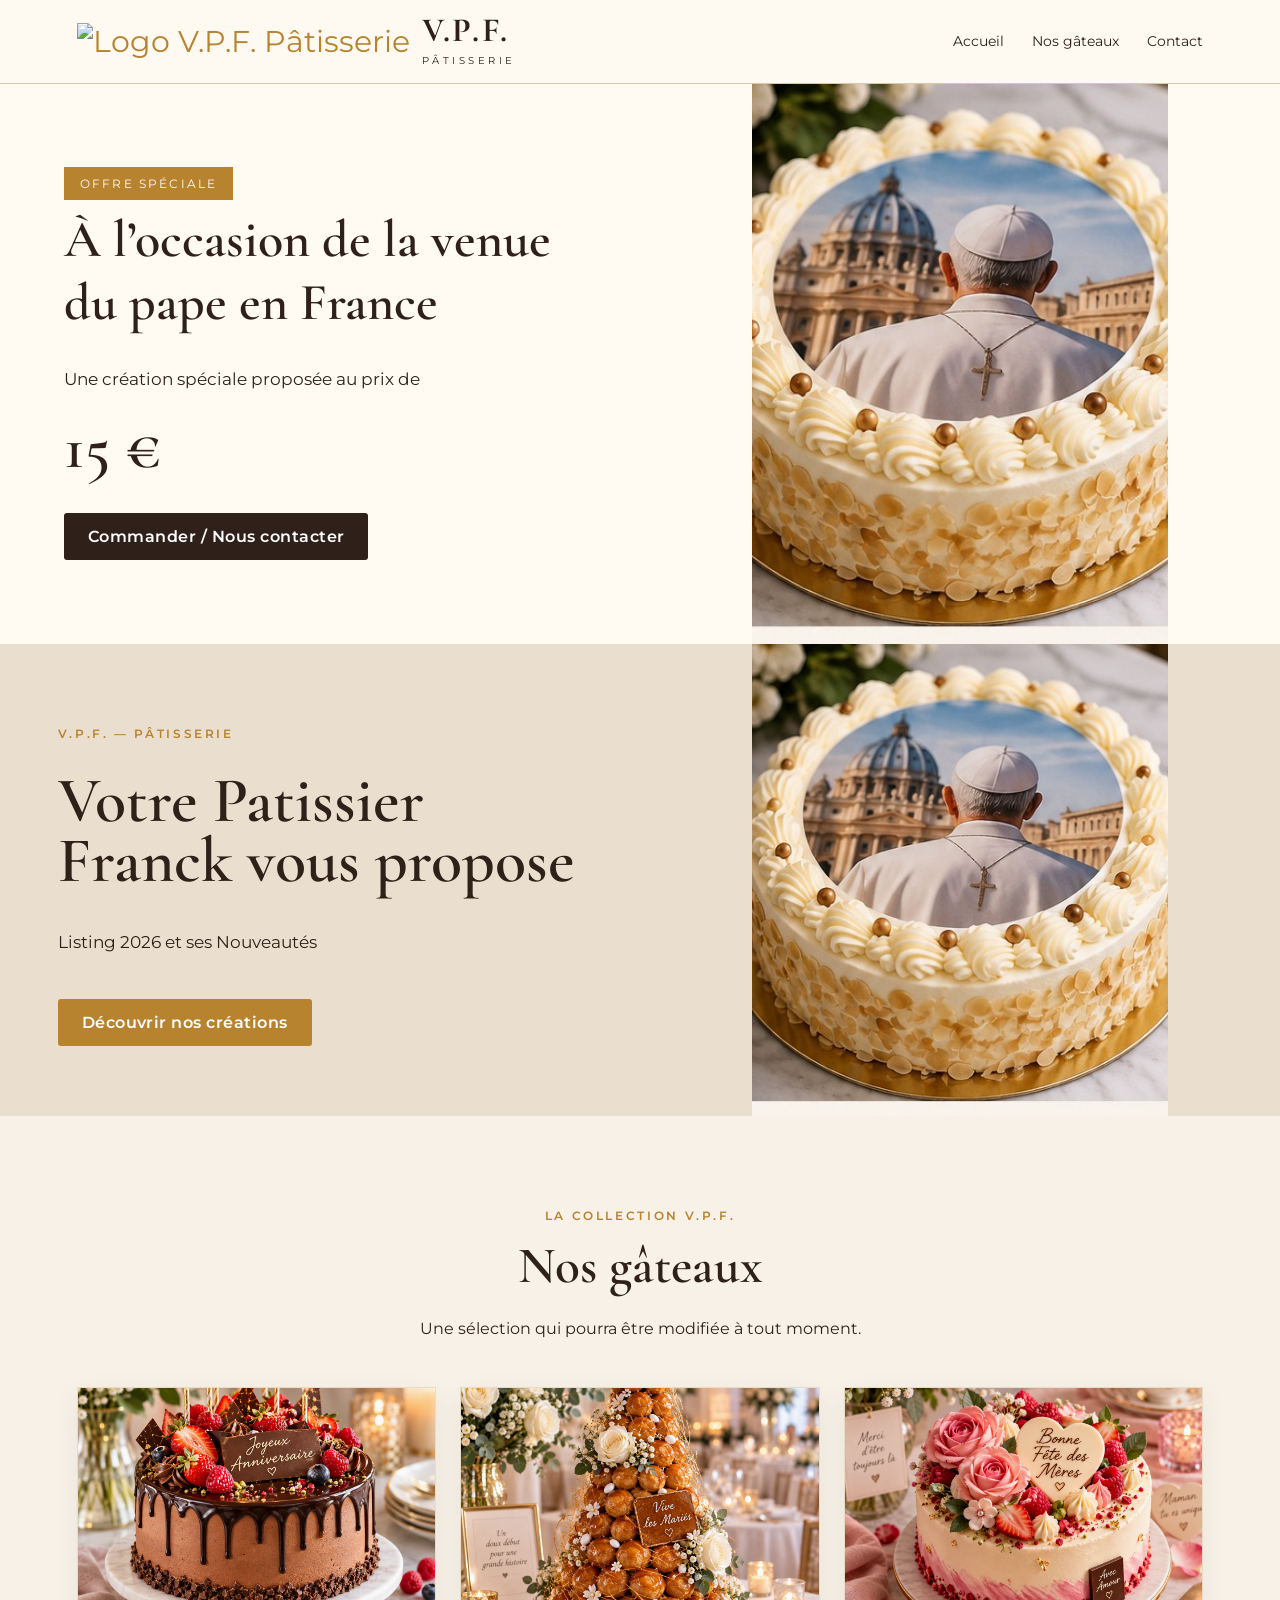
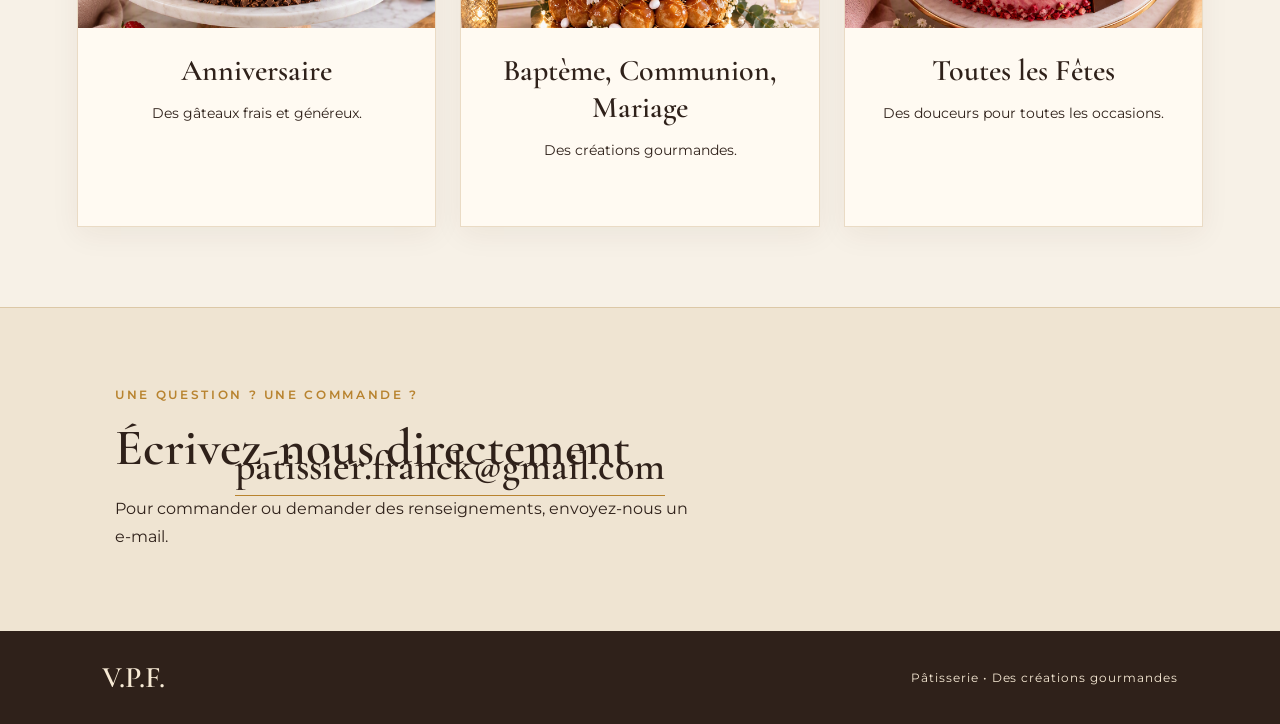
==== index.html @ ad402c98 "Add files via upload" ====
<!doctype html>
<html lang="fr">
<head>
  <meta charset="utf-8">
  <meta name="viewport" content="width=device-width, initial-scale=1">
  <meta name="description" content="V.P.F. Pâtisserie — créations gourmandes et offre spéciale.">
  <title>V.P.F. — Pâtisserie</title>
  <link rel="stylesheet" href="styles.css">
</head>
<body>
  <header class="site-header">
    <a class="brand" href="#accueil" aria-label="V.P.F. Pâtisserie">
      <span class="brand-mark">
	<img src="images/Logo_VPF.JPG" alt="Logo V.P.F. Pâtisserie">
      </span>
      <span><strong>V.P.F.</strong><small>PÂTISSERIE</small></span>
    </a>
    <nav>
      <a href="#accueil">Accueil</a>
      <a href="#gateaux">Nos gâteaux</a>
      <a href="#contact">Contact</a>
    </nav>
  </header>

  <main>
    <section id="accueil" class="hero">
      <div class="special-copy">
        <span class="label">OFFRE SPÉCIALE</span>
        <h2>À l’occasion de la venue du pape en France</h2>
        <p>Une création spéciale proposée au prix de</p>
        <div class="price">15 €</div>
        <a class="button button-dark" href="mailto:patissier.franck@gmail.com?subject=Commande%20V.P.F.%20-%20Offre%20spéciale">Commander / Nous contacter</a>
      </div>
      <div class="special-photo">
        <img src="assets/offre-speciale.jpg" alt="Gâteau de l’offre spéciale V.P.F.">
      </div>
    </section>

    <section class="special">
      <div class="hero-copy">
        <p class="eyebrow">V.P.F. — Pâtisserie</p>
        <h1>Votre Patissier Franck vous propose</h1>
        <p class="intro">Listing 2026 et ses Nouveautés</p>
        <a class="button" href="#contact">Découvrir nos créations</a>
      </div>
      <div class="hero-image">
        <img src="assets/offre-speciale.jpg" alt="Création pâtissière V.P.F.">
      </div>
    </section>

    <section id="gateaux" class="products-section">
      <div class="section-heading">
        <p class="eyebrow">La collection V.P.F.</p>
        <h2>Nos gâteaux</h2>
        <p>Une sélection qui pourra être modifiée à tout moment.</p>
      </div>
      <div id="products" class="products-grid"></div>
    </section>

    <section id="contact" class="contact">
      <div>
        <p class="eyebrow">Une question ? Une commande ?</p>
        <h2>Écrivez-nous directement</h2>
        <p>Pour commander ou demander des renseignements, envoyez-nous un e-mail.</p>
      </div>
      <a class="email" href="mailto:patissier.franck@gmail.com">patissier.franck@gmail.com</a>
    </section>
  </main>

  <footer>
    <strong>V.P.F.</strong>
    <span>Pâtisserie • Des créations gourmandes</span>
  </footer>

  <script src="products.js"></script>
</body>
</html>
---- styles.css ----
@import url('https://fonts.googleapis.com/css2?family=Cormorant+Garamond:wght@500;600;700&family=Montserrat:wght@400;500;600&display=swap');

:root{
  --cream:#f7f1e7;
  --paper:#fffaf2;
  --brown:#2f211a;
  --gold:#b8832f;
  --gold-light:#d7ae63;
  --line:#dcc8a7;
}
*{box-sizing:border-box}
html{scroll-behavior:smooth}
body{margin:0;background:var(--cream);color:var(--brown);font-family:Montserrat,Arial,sans-serif}
a{color:inherit;text-decoration:none}
.site-header{position:sticky;top:0;z-index:10;display:flex;align-items:center;justify-content:space-between;padding:16px 6%;background:rgba(255,250,242,.96);border-bottom:1px solid var(--line);backdrop-filter:blur(8px)}
.brand{display:flex;align-items:center;gap:12px}
.brand-mark{font-size:30px;color:var(--gold)}
.brand strong{display:block;font:700 34px/0.9 "Cormorant Garamond",serif;letter-spacing:.08em}
.brand small{display:block;margin-top:7px;letter-spacing:.35em;font-size:10px}
nav{display:flex;gap:28px;font-size:14px}
nav a:hover{color:var(--gold)}
.hero{display:grid;grid-template-columns:1fr 1fr;min-height:560px;background:var(--paper)}
.hero-copy{display:flex;flex-direction:column;justify-content:center;padding:70px 9%}
.eyebrow{letter-spacing:.22em;text-transform:uppercase;color:var(--gold);font-size:12px;font-weight:600}
h1,h2{font-family:"Cormorant Garamond",serif;font-weight:600}
h1{font-size:clamp(48px,5vw,78px);line-height:.95;margin:18px 0}
h2{font-size:clamp(38px,4vw,58px);margin:8px 0 18px}
.intro{font-size:17px;line-height:1.8;max-width:520px}
.hero-image img,.special-photo img{width:65%;height:100%;object-fit:cover;display:block;margin:auto}
.button{display:inline-block;margin-top:24px;padding:14px 24px;background:var(--gold);color:white;border-radius:3px;font-weight:600;letter-spacing:.03em;align-self:flex-start}
.button:hover{filter:brightness(.94)}
.special{display:grid;grid-template-columns:1fr 1fr;background:#eadfcf}
.special-copy{padding:70px 10%;display:flex;flex-direction:column;justify-content:center}
.label{display:inline-block;align-self:flex-start;padding:9px 16px;background:var(--gold);color:white;font-size:12px;letter-spacing:.18em}
.special-copy h2{font-size:52px}
.special-copy p{font-size:17px}
.price{font:600 62px "Cormorant Garamond",serif;margin:4px 0}
.button-dark{background:var(--brown)}
.products-section{padding:80px 6%}
.section-heading{text-align:center;max-width:680px;margin:0 auto 45px}
.section-heading p:last-child{line-height:1.7}
.products-grid{display:grid;grid-template-columns:repeat(3,1fr);gap:24px}
.card{background:var(--paper);border:1px solid #eadbc5;box-shadow:0 8px 28px rgba(60,35,15,.06)}
.card img{width:100%;height:240px;object-fit:cover;display:block}
.card-body{padding:24px;text-align:center}
.card h3{font:600 30px "Cormorant Garamond",serif;margin:0 0 8px}
.card p{min-height:48px;line-height:1.55;font-size:14px}
.card .card-price{font:600 25px "Cormorant Garamond",serif;color:var(--gold)}
.contact{display:flex;align-items:center;justify-content:space-between;gap:30px;padding:65px 9%;background:#efe4d2;border-top:1px solid var(--line)}
.contact h2{margin-bottom:5px}
.contact p{line-height:1.7}
.email{font:600 40px "Cormorant Garamond",serif;border-bottom:1px solid var(--gold);padding-bottom:5px;position:relative;left:-500px}
footer{display:flex;justify-content:space-between;padding:28px 8%;background:var(--brown);color:#f7ead5}
footer strong{font:600 30px "Cormorant Garamond",serif}
footer span{align-self:center;font-size:12px;letter-spacing:.08em}
@media(max-width:800px){
  .site-header{padding:13px 5%}
  nav{gap:12px;font-size:11px}
  .brand strong{font-size:29px}
  .hero,.special{grid-template-columns:1fr}
  .hero-copy{padding:55px 8%}
  .hero-image{height:330px}
  .special-copy{padding:55px 8%}
  .special-copy h2{font-size:42px}
  .special-photo{height:200px}
  .products-section{padding:60px 5%}
  .products-grid{grid-template-columns:1fr}
  .card img{height:250px}
  .contact{padding:55px 8%;display:block}
  .email{display:inline-block;margin-top:15px}
  footer{display:block;text-align:center}
  footer span{display:block;margin-top:8px}
}
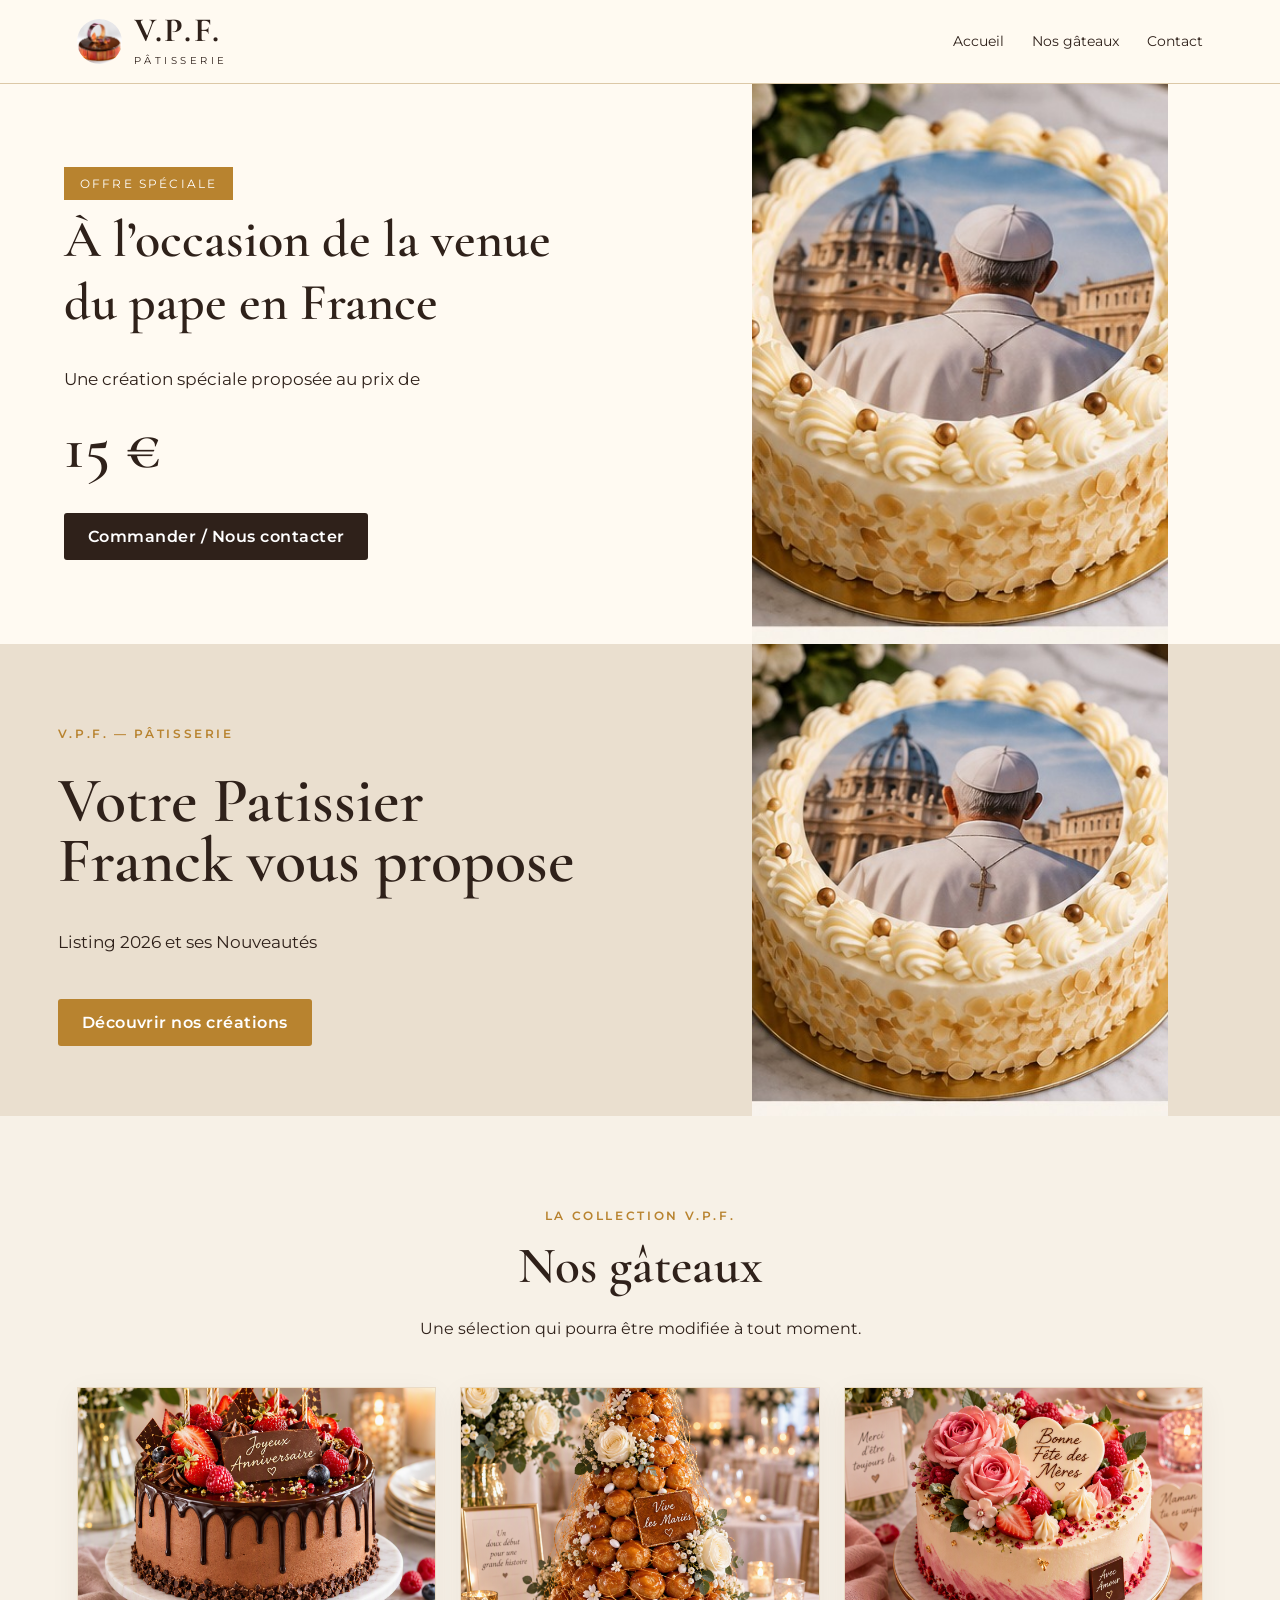
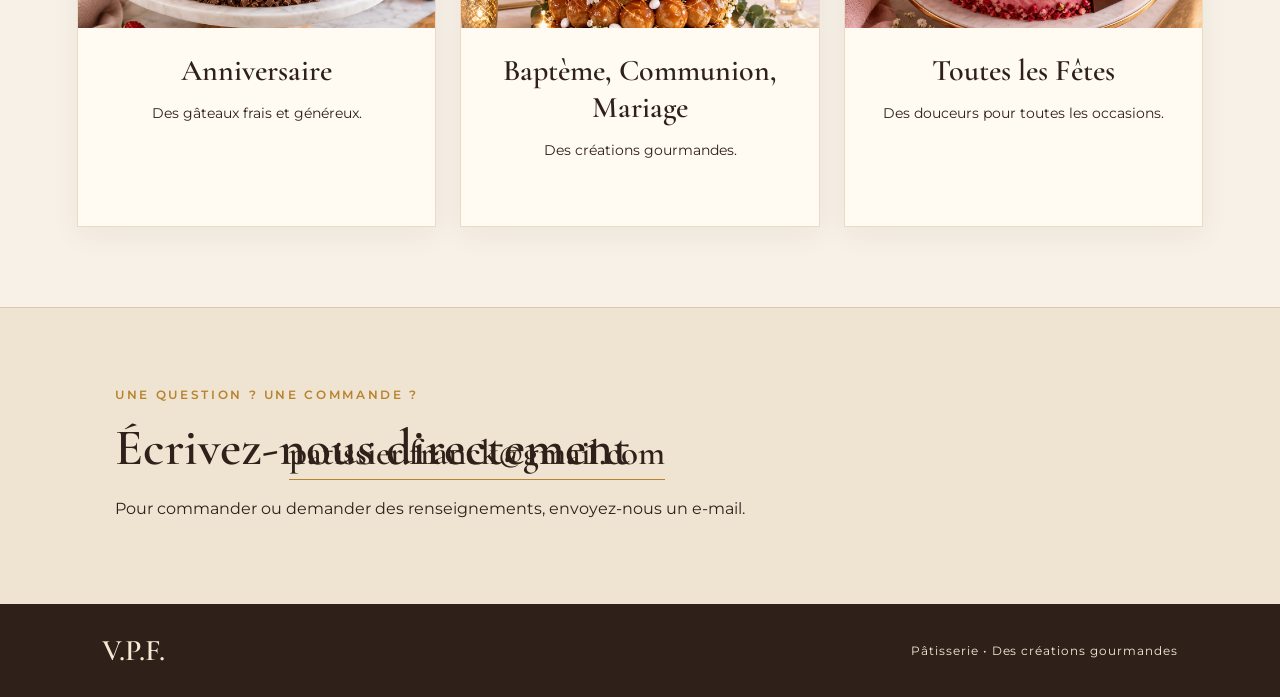
==== commit bae729b9: "Add files via upload" ====
--- a/index.html
+++ b/index.html
@@ -11,7 +11,7 @@
   <header class="site-header">
     <a class="brand" href="#accueil" aria-label="V.P.F. Pâtisserie">
       <span class="brand-mark">
-	<img src="images/Logo_VPF.JPG" alt="Logo V.P.F. Pâtisserie">
+	<img src="assets/Logo_VPF.JPG" alt="Logo V.P.F. Pâtisserie">
       </span>
       <span><strong>V.P.F.</strong><small>PÂTISSERIE</small></span>
     </a>
--- a/styles.css
+++ b/styles.css
@@ -14,7 +14,7 @@
 a{color:inherit;text-decoration:none}
 .site-header{position:sticky;top:0;z-index:10;display:flex;align-items:center;justify-content:space-between;padding:16px 6%;background:rgba(255,250,242,.96);border-bottom:1px solid var(--line);backdrop-filter:blur(8px)}
 .brand{display:flex;align-items:center;gap:12px}
-.brand-mark{font-size:30px;color:var(--gold)}
+.brand-mark img{width:45px;height:45px;object-fit:cover;border-radius:50%;display:block;}
 .brand strong{display:block;font:700 34px/0.9 "Cormorant Garamond",serif;letter-spacing:.08em}
 .brand small{display:block;margin-top:7px;letter-spacing:.35em;font-size:10px}
 nav{display:flex;gap:28px;font-size:14px}
@@ -49,7 +49,7 @@
 .contact{display:flex;align-items:center;justify-content:space-between;gap:30px;padding:65px 9%;background:#efe4d2;border-top:1px solid var(--line)}
 .contact h2{margin-bottom:5px}
 .contact p{line-height:1.7}
-.email{font:600 40px "Cormorant Garamond",serif;border-bottom:1px solid var(--gold);padding-bottom:5px;position:relative;left:-500px}
+.email{font:600 35px "Cormorant Garamond",serif;border-bottom:1px solid var(--gold);padding-bottom:5px;position:relative;left:-500px}
 footer{display:flex;justify-content:space-between;padding:28px 8%;background:var(--brown);color:#f7ead5}
 footer strong{font:600 30px "Cormorant Garamond",serif}
 footer span{align-self:center;font-size:12px;letter-spacing:.08em}
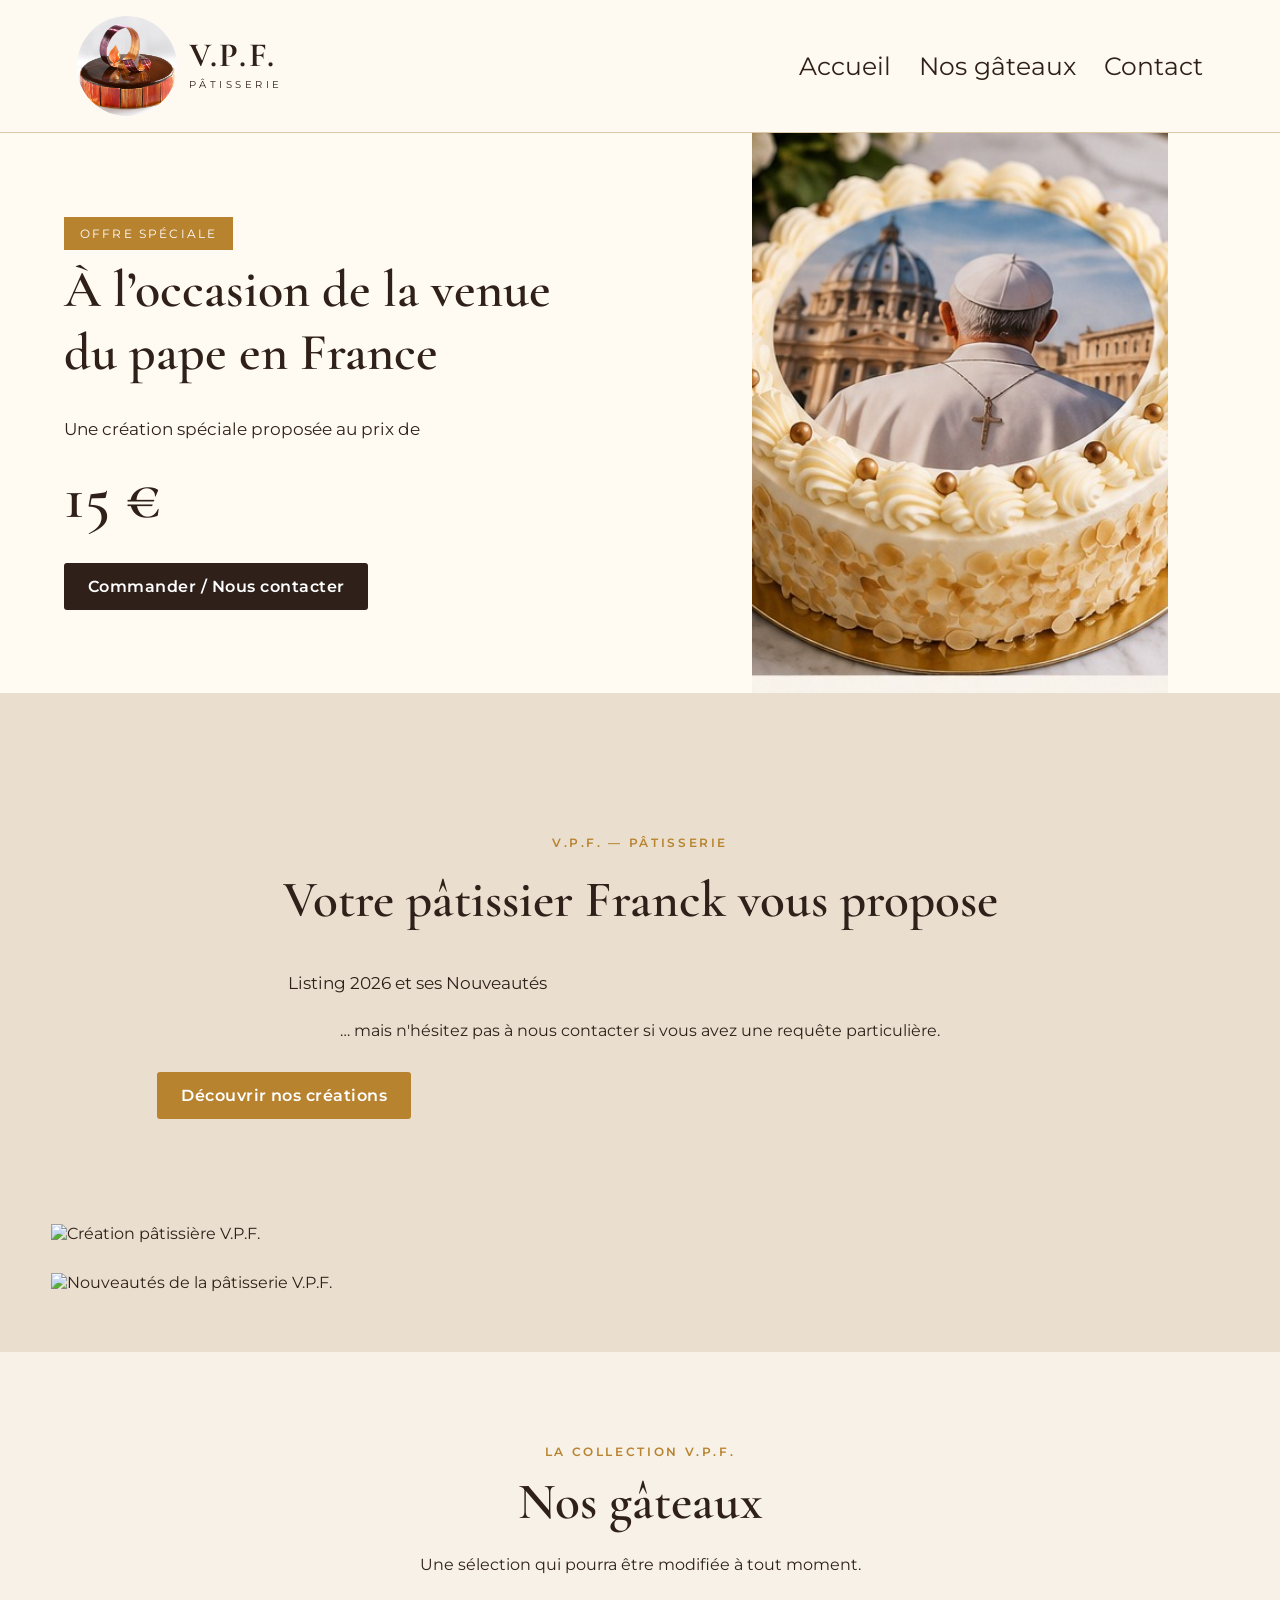
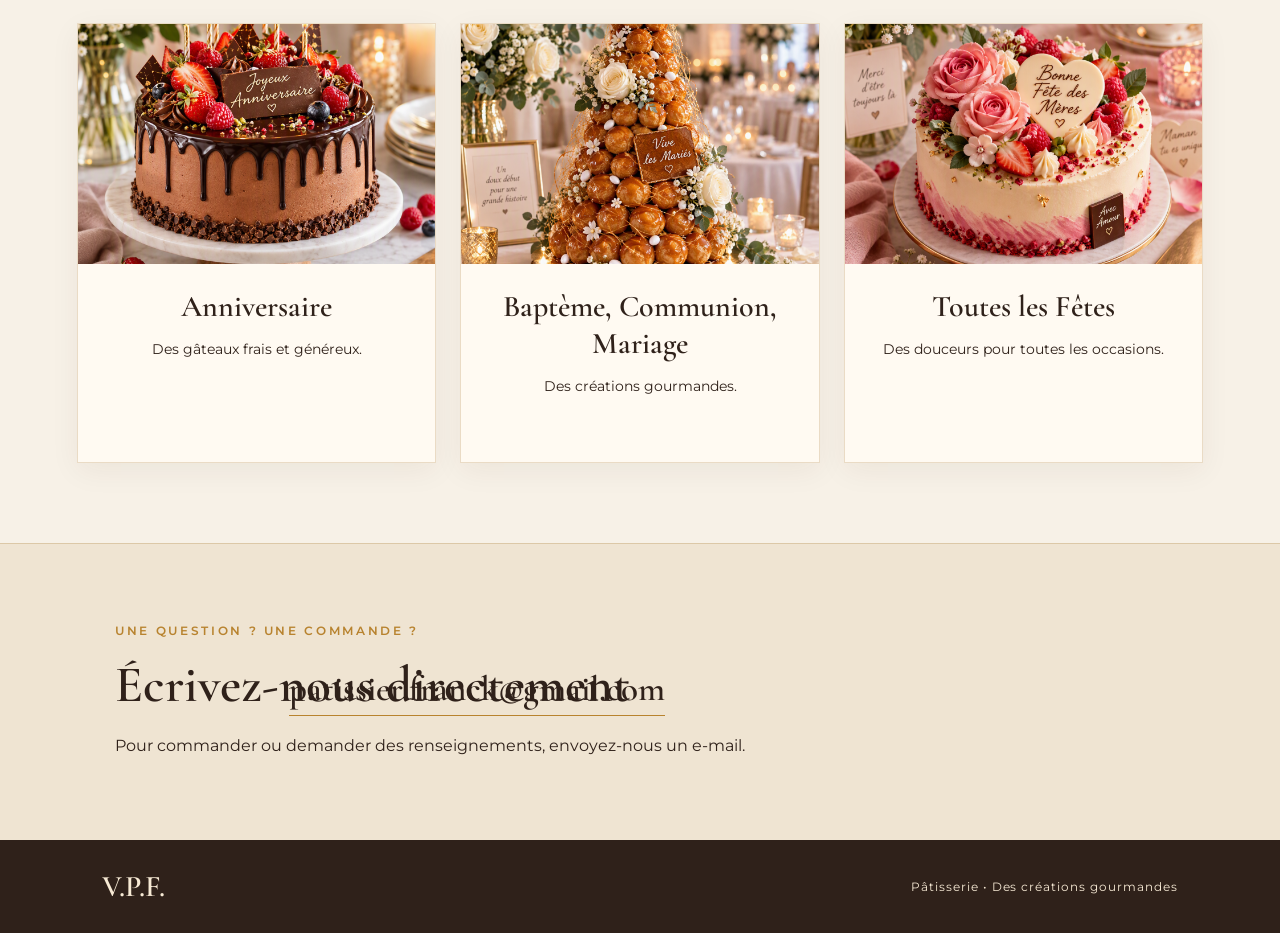
==== commit 3eb56843: "Add files via upload" ====
--- a/index.html
+++ b/index.html
@@ -36,17 +36,34 @@
       </div>
     </section>
 
-    <section class="special">
-      <div class="hero-copy">
-        <p class="eyebrow">V.P.F. — Pâtisserie</p>
-        <h1>Votre Patissier Franck vous propose</h1>
-        <p class="intro">Listing 2026 et ses Nouveautés</p>
-        <a class="button" href="#contact">Découvrir nos créations</a>
-      </div>
-      <div class="hero-image">
-        <img src="assets/offre-speciale.jpg" alt="Création pâtissière V.P.F.">
-      </div>
-    </section>
+<section class="special">
+
+  <div class="hero-copy">
+    <p class="eyebrow">V.P.F. — Pâtisserie</p>
+
+    <h1>Votre pâtissier Franck vous propose</h1>
+
+    <p class="intro">Listing 2026 et ses Nouveautés</p>
+
+    <p class="message-contact">
+      … mais n'hésitez pas à nous contacter si vous avez
+      une requête particulière.
+    </p>
+
+    <a class="button" href="#contact">
+      Découvrir nos créations
+    </a>
+  </div>
+
+  <div class="galerie-creations">
+    <img src="assets/Liste-Page_1_2.png"
+         alt="Création pâtissière V.P.F.">
+
+    <img src="assets/Liste-Page_3_4.png"
+         alt="Nouveautés de la pâtisserie V.P.F.">
+  </div>
+
+</section>
 
     <section id="gateaux" class="products-section">
       <div class="section-heading">
--- a/styles.css
+++ b/styles.css
@@ -14,13 +14,14 @@
 a{color:inherit;text-decoration:none}
 .site-header{position:sticky;top:0;z-index:10;display:flex;align-items:center;justify-content:space-between;padding:16px 6%;background:rgba(255,250,242,.96);border-bottom:1px solid var(--line);backdrop-filter:blur(8px)}
 .brand{display:flex;align-items:center;gap:12px}
-.brand-mark img{width:45px;height:45px;object-fit:cover;border-radius:50%;display:block;}
+.brand-mark img{width:100px;height:100px;object-fit:cover;border-radius:50%;display:block;}
 .brand strong{display:block;font:700 34px/0.9 "Cormorant Garamond",serif;letter-spacing:.08em}
 .brand small{display:block;margin-top:7px;letter-spacing:.35em;font-size:10px}
-nav{display:flex;gap:28px;font-size:14px}
+nav{display:flex;gap:28px;font-size:25px}
 nav a:hover{color:var(--gold)}
 .hero{display:grid;grid-template-columns:1fr 1fr;min-height:560px;background:var(--paper)}
 .hero-copy{display:flex;flex-direction:column;justify-content:center;padding:70px 9%}
+.hero-copy .button {display: inline-block;margin-top: 28px;}
 .eyebrow{letter-spacing:.22em;text-transform:uppercase;color:var(--gold);font-size:12px;font-weight:600}
 h1,h2{font-family:"Cormorant Garamond",serif;font-weight:600}
 h1{font-size:clamp(48px,5vw,78px);line-height:.95;margin:18px 0}
@@ -71,3 +72,15 @@
   footer{display:block;text-align:center}
   footer span{display:block;margin-top:8px}
 }
+/* Section de présentation */
+.special {display: flex;flex-direction: column; width: 100%;  padding: 60px 4%;  box-sizing: border-box;  gap: 35px;}
+
+/* Texte centré sur toute la largeur */
+.hero-copy {width: 100%; max-width: 1200px; margin: 0 auto; text-align: center;}
+.hero-copy .eyebrow { margin-bottom: 20px;}
+.hero-copy h1 {width: 100%; margin: 0 auto 20px;font-size: clamp(32px, 4vw, 58px);line-height: 1.2;}
+.hero-copy .intro { margin-bottom: 18px;}
+.hero-copy .message-contact { margin: 0 auto;line-height: 1.7;}
+/* Images l'une sous l'autre */
+.galerie-creations {display: flex;flex-direction: column;gap: 30px; width: 100%;}
+.galerie-creations img { display: block;width: 100%;height: auto; object-fit: contain;}
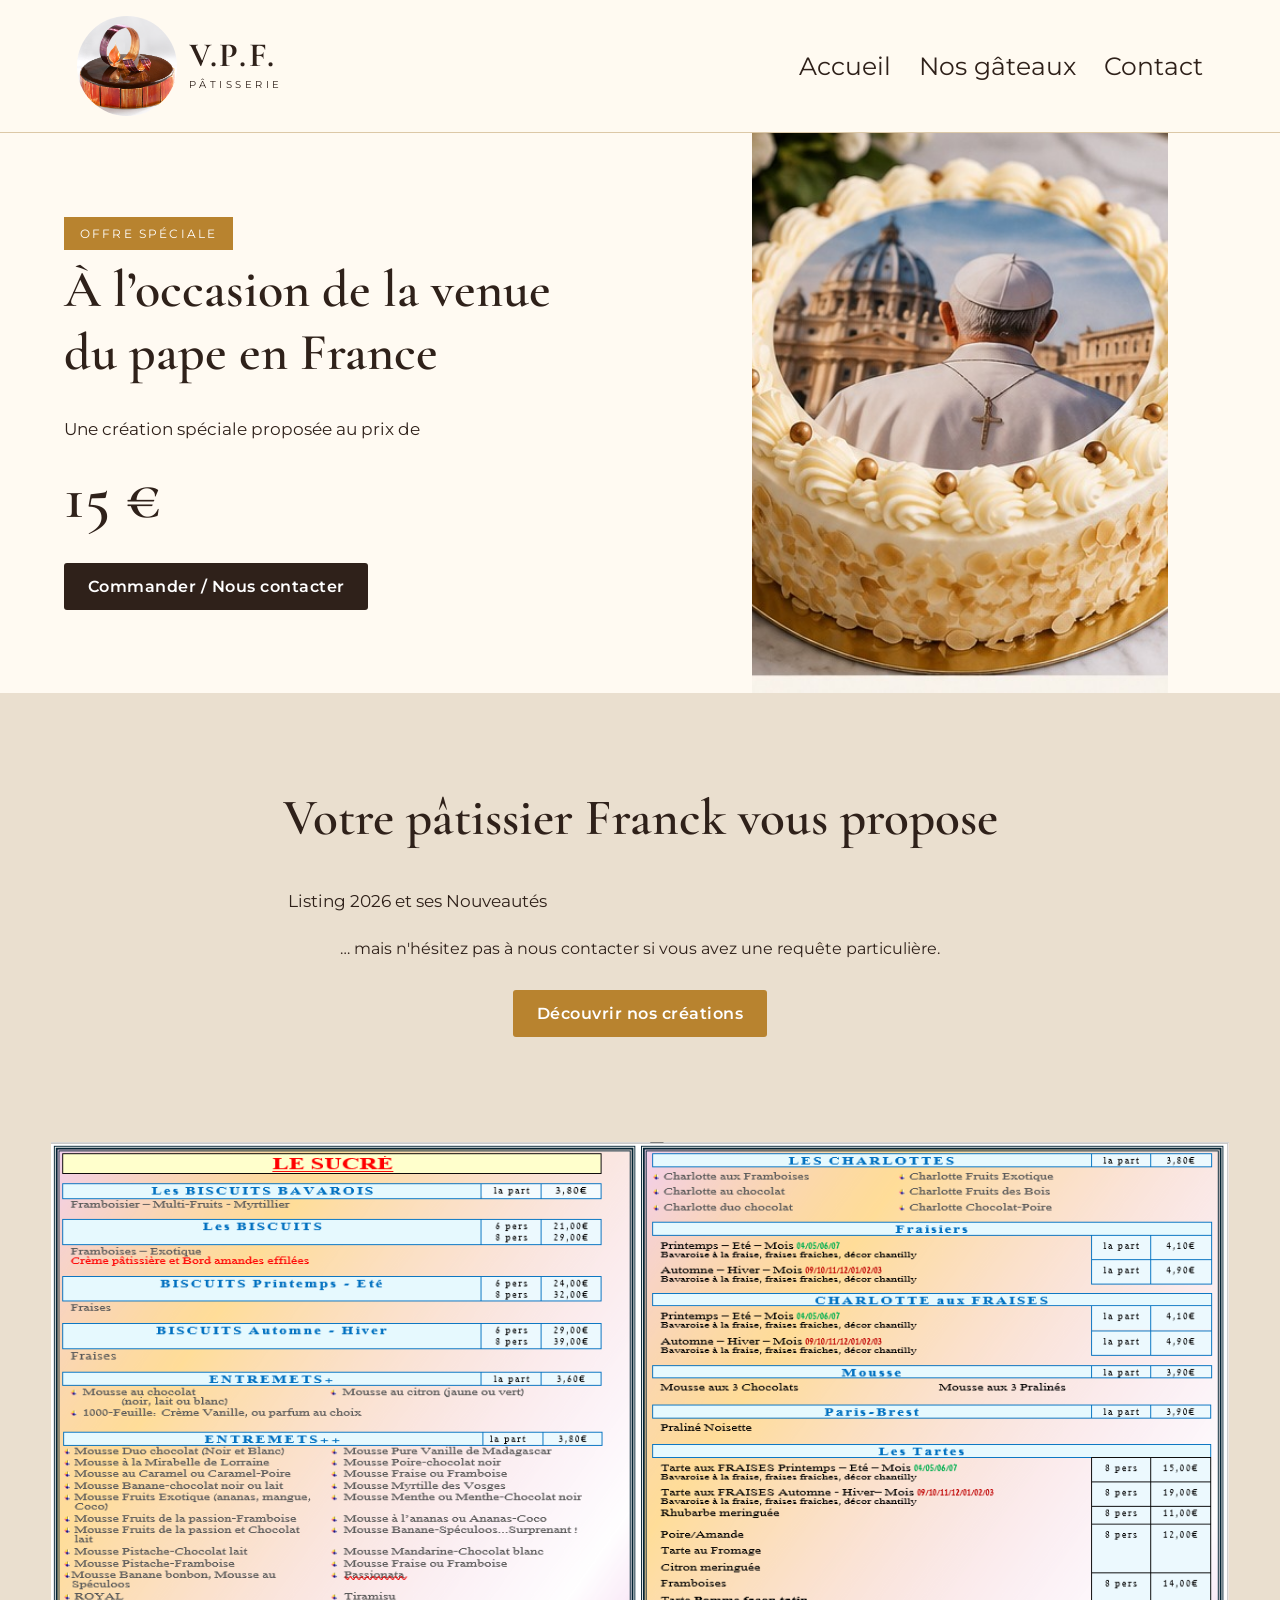
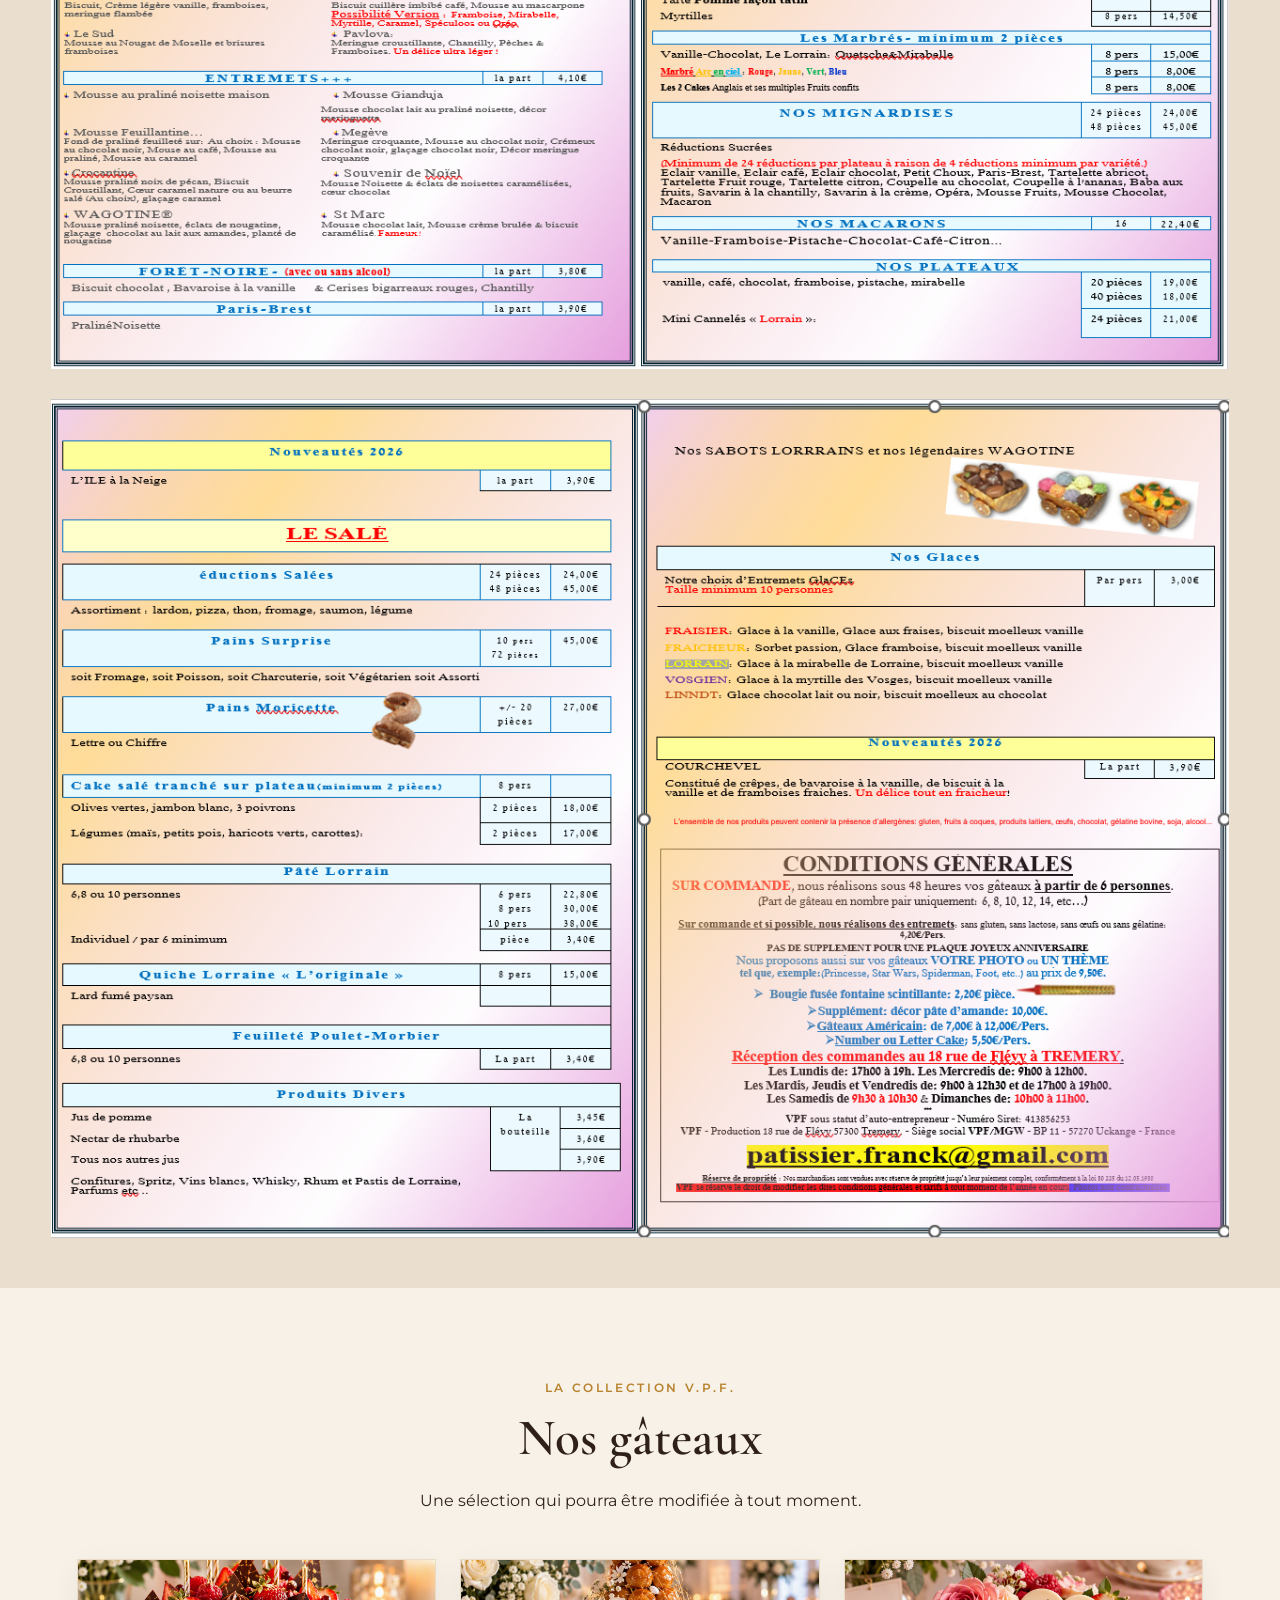
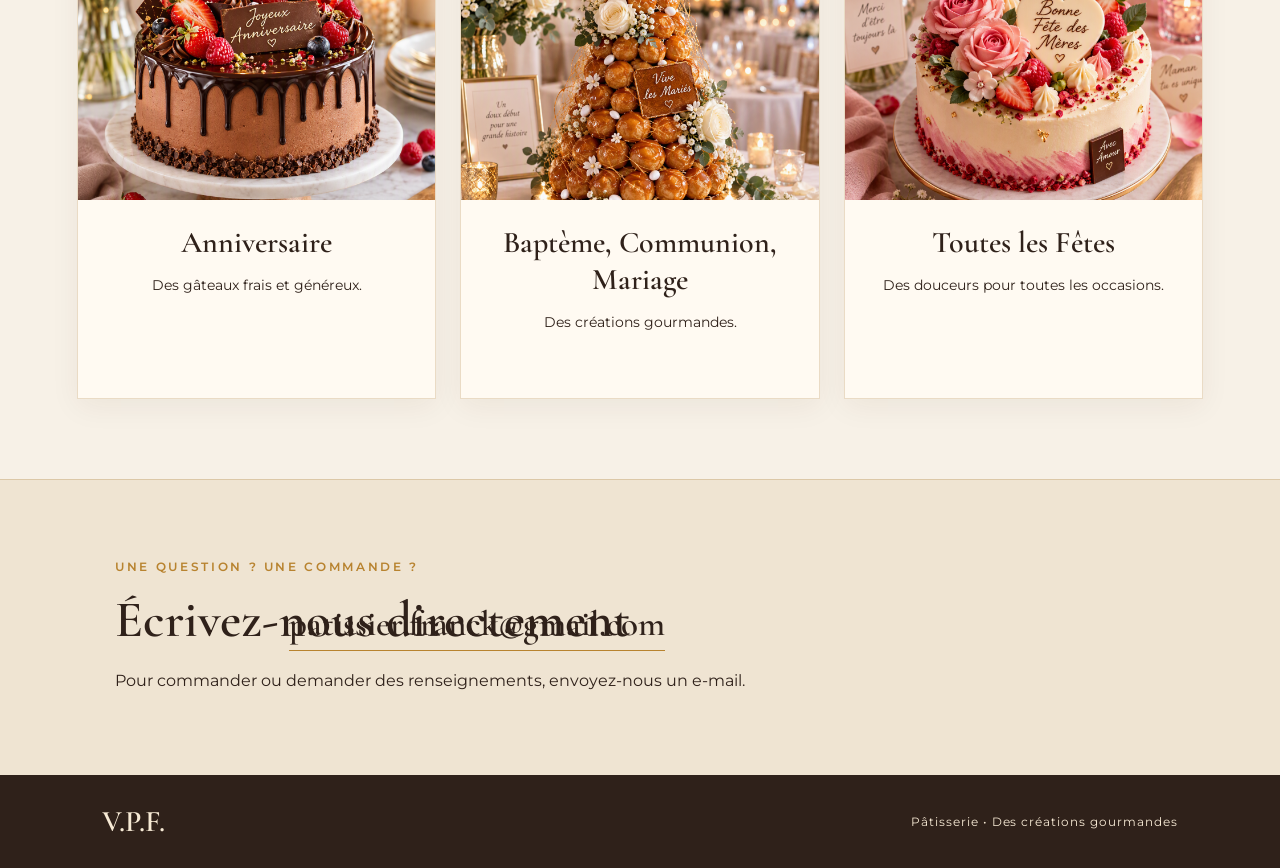
==== commit 9e4c5bb4: "Add files via upload" ====
--- a/index.html
+++ b/index.html
@@ -39,8 +39,6 @@
 <section class="special">
 
   <div class="hero-copy">
-    <p class="eyebrow">V.P.F. — Pâtisserie</p>
-
     <h1>Votre pâtissier Franck vous propose</h1>
 
     <p class="intro">Listing 2026 et ses Nouveautés</p>
--- a/styles.css
+++ b/styles.css
@@ -21,7 +21,7 @@
 nav a:hover{color:var(--gold)}
 .hero{display:grid;grid-template-columns:1fr 1fr;min-height:560px;background:var(--paper)}
 .hero-copy{display:flex;flex-direction:column;justify-content:center;padding:70px 9%}
-.hero-copy .button {display: inline-block;margin-top: 28px;}
+.hero-copy .button {display: table;margin: 28px auto 0;}
 .eyebrow{letter-spacing:.22em;text-transform:uppercase;color:var(--gold);font-size:12px;font-weight:600}
 h1,h2{font-family:"Cormorant Garamond",serif;font-weight:600}
 h1{font-size:clamp(48px,5vw,78px);line-height:.95;margin:18px 0}
@@ -73,7 +73,7 @@
   footer span{display:block;margin-top:8px}
 }
 /* Section de présentation */
-.special {display: flex;flex-direction: column; width: 100%;  padding: 60px 4%;  box-sizing: border-box;  gap: 35px;}
+.special {display: flex;flex-direction: column; width: 100%;  padding: 25px 4% 50px;  box-sizing: border-box;  gap: 35px;}
 
 /* Texte centré sur toute la largeur */
 .hero-copy {width: 100%; max-width: 1200px; margin: 0 auto; text-align: center;}
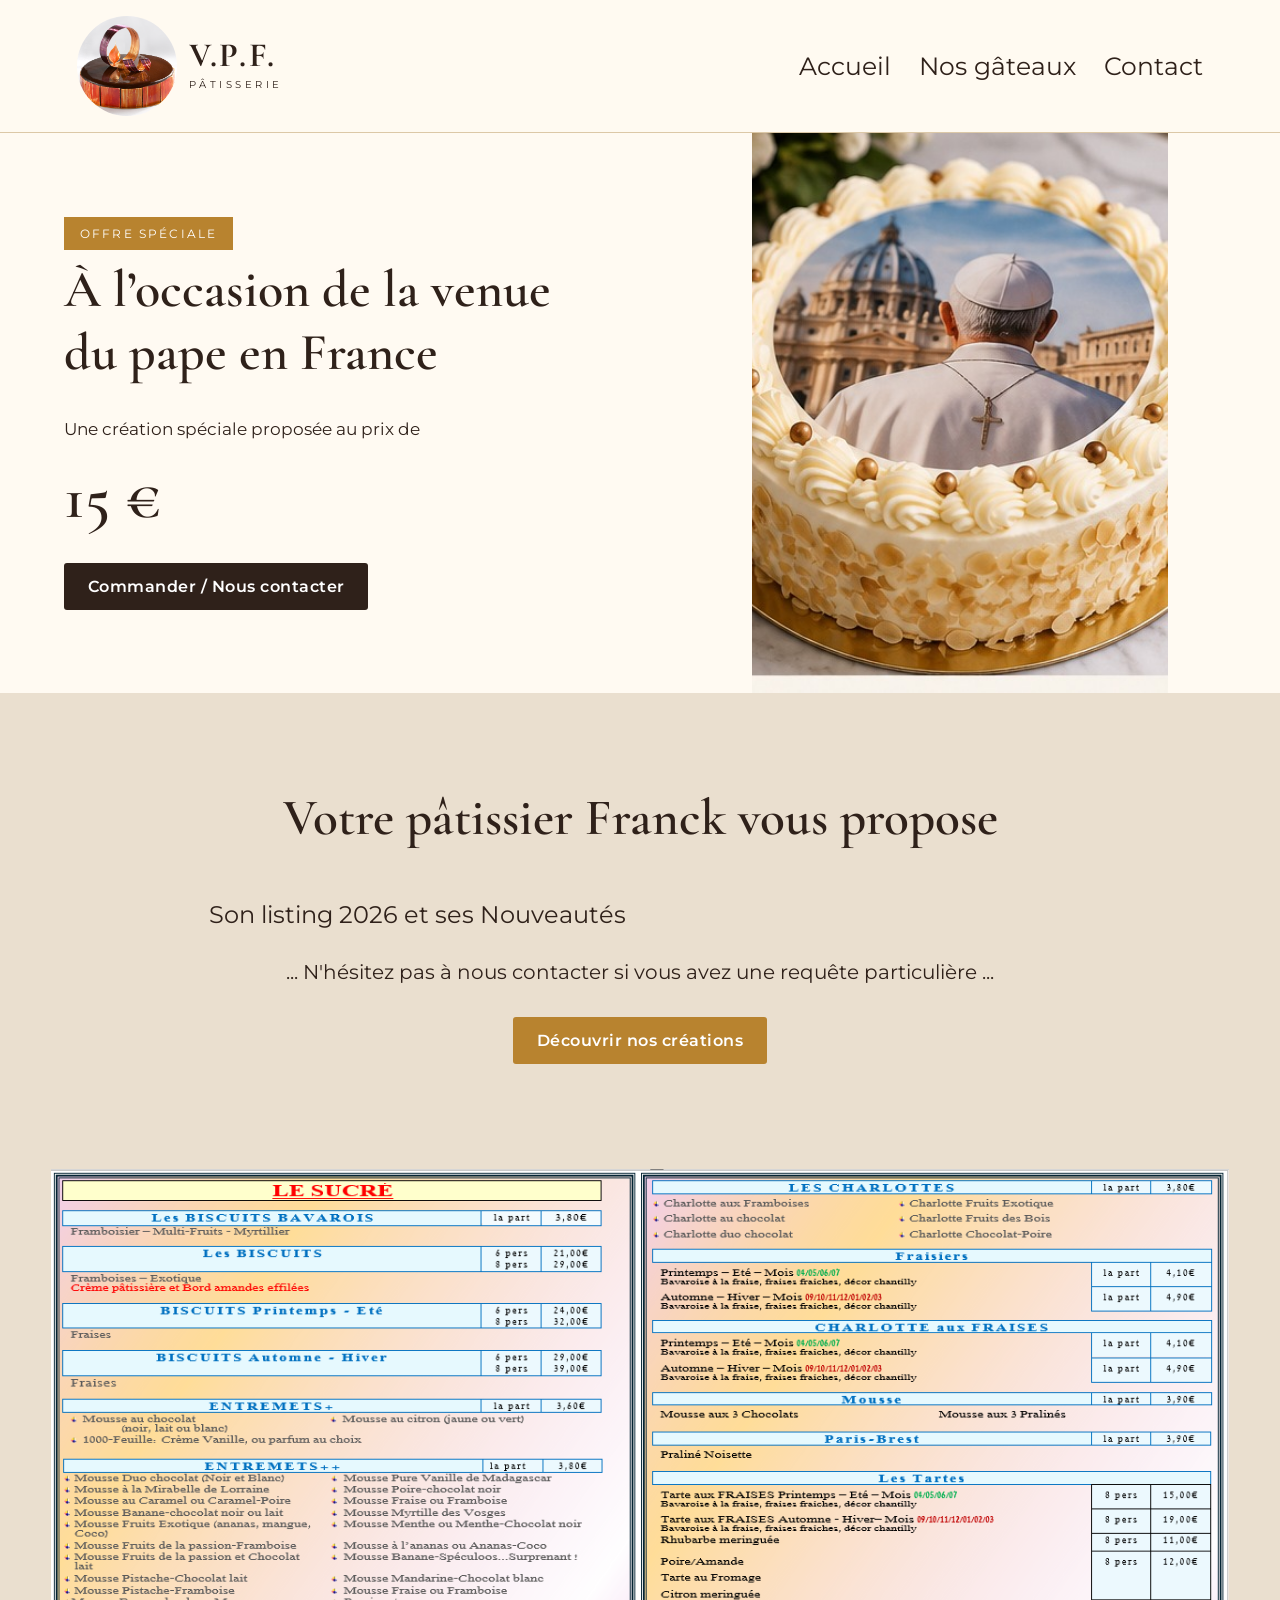
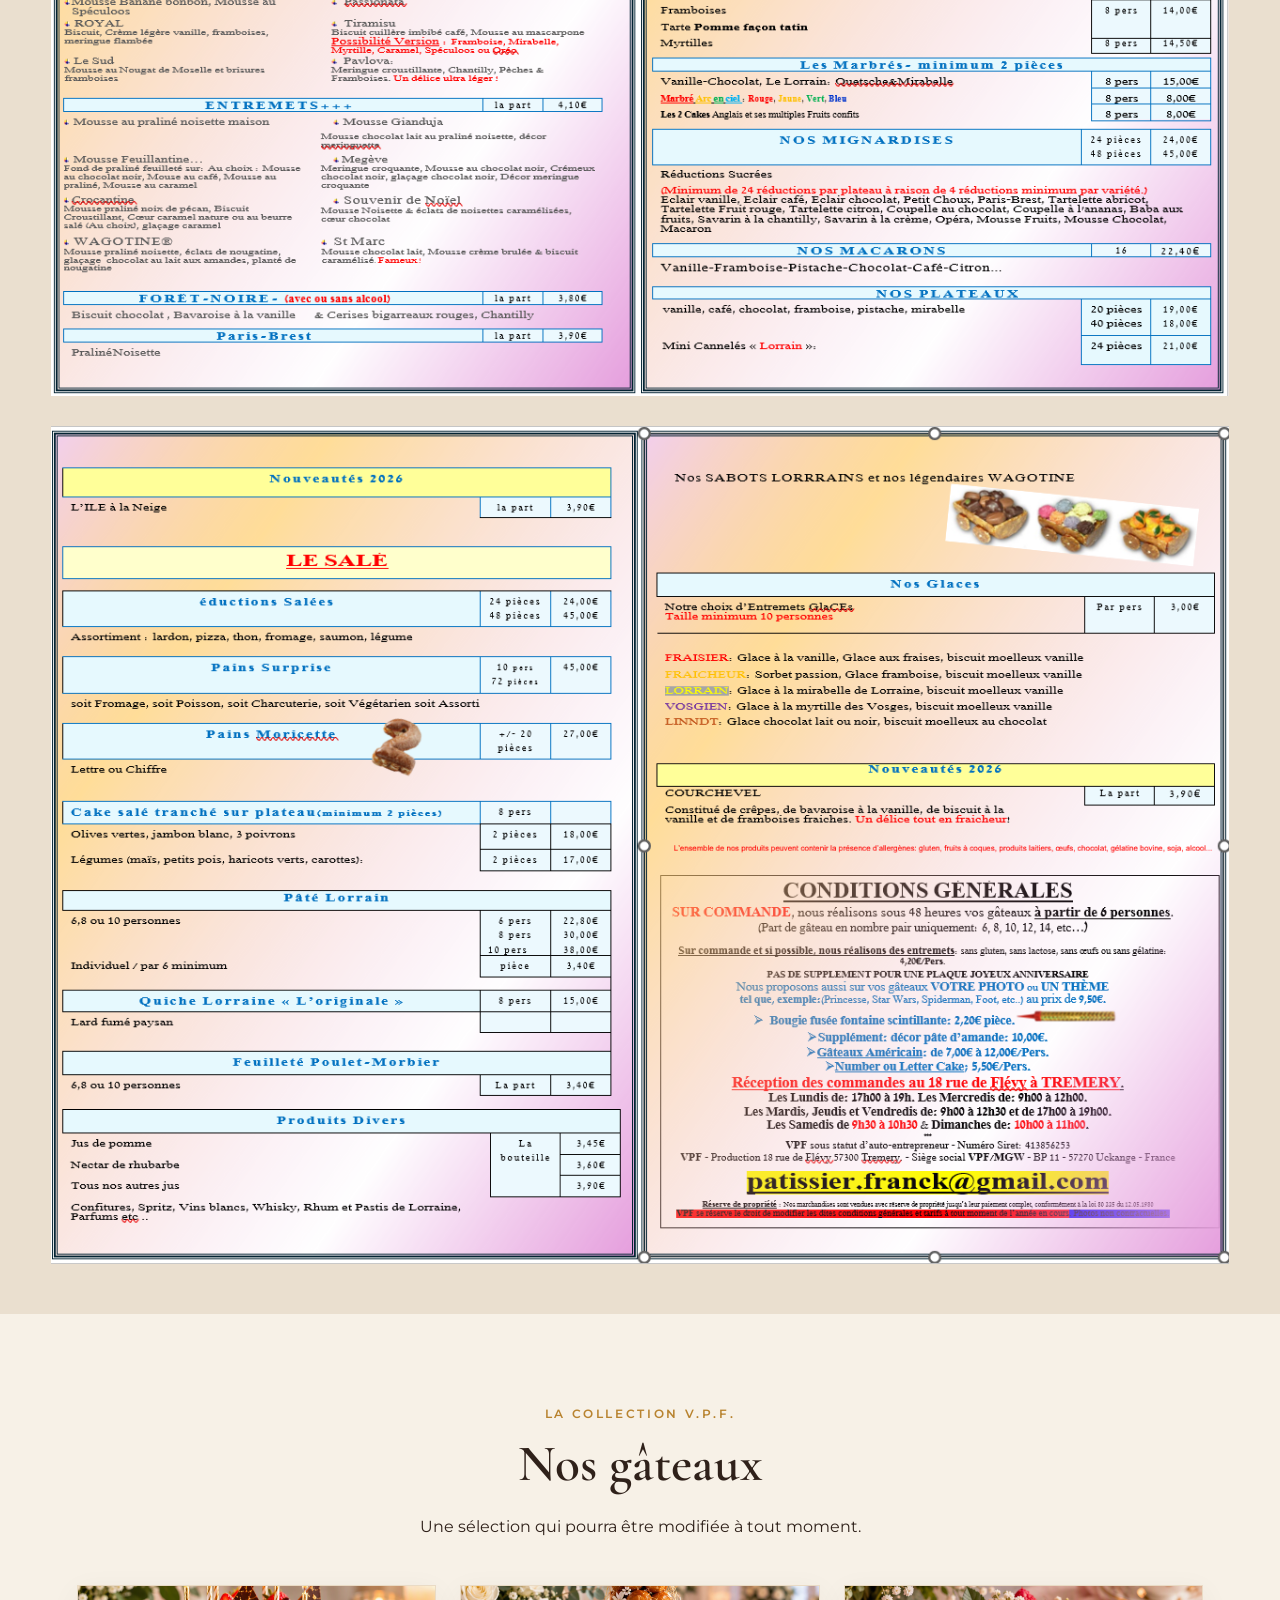
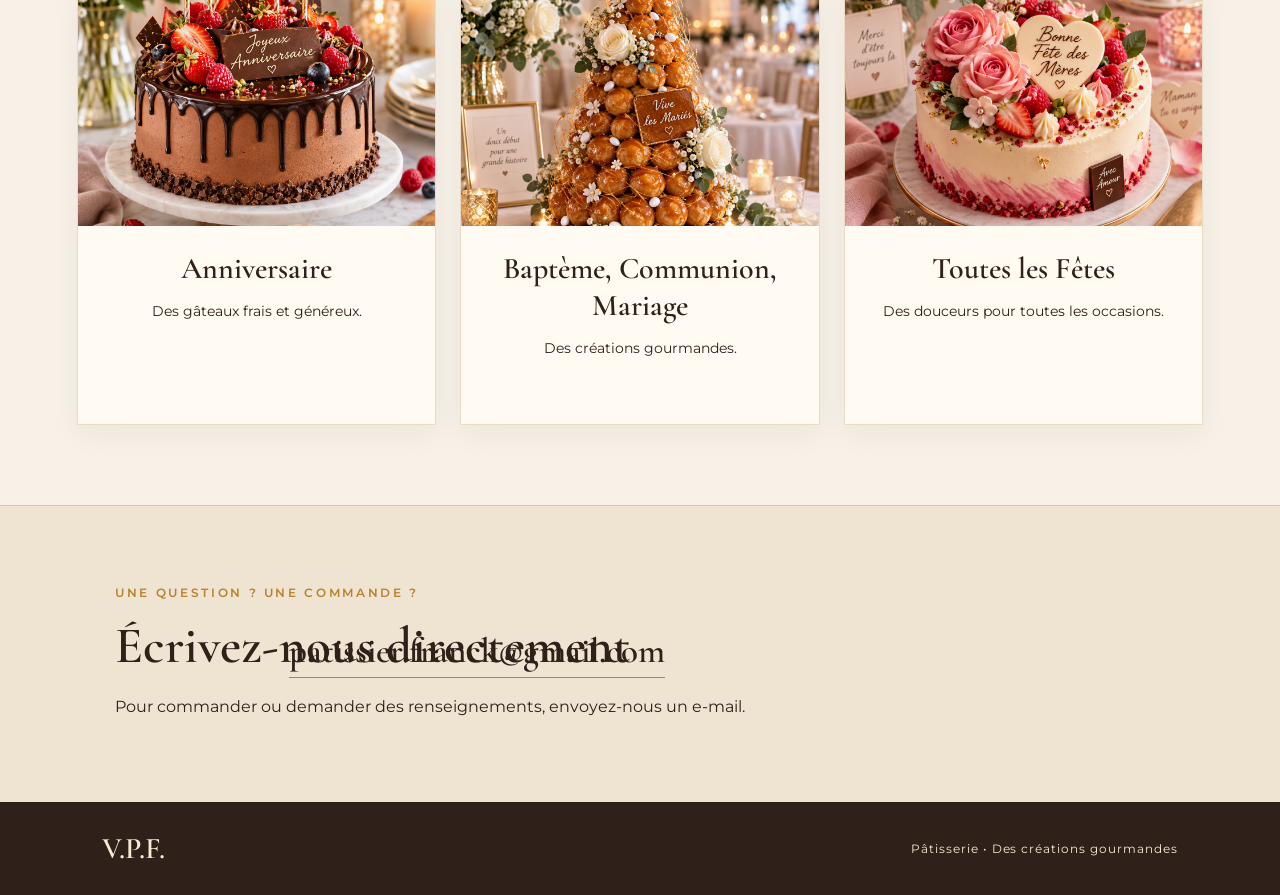
==== commit 3be751f7: "Add files via upload" ====
--- a/index.html
+++ b/index.html
@@ -41,11 +41,11 @@
   <div class="hero-copy">
     <h1>Votre pâtissier Franck vous propose</h1>
 
-    <p class="intro">Listing 2026 et ses Nouveautés</p>
+    <p class="intro">Son listing 2026 et ses Nouveautés</p>
 
     <p class="message-contact">
-      … mais n'hésitez pas à nous contacter si vous avez
-      une requête particulière.
+      ... N'hésitez pas à nous contacter si vous avez
+      une requête particulière ...
     </p>
 
     <a class="button" href="#contact">
--- a/styles.css
+++ b/styles.css
@@ -79,8 +79,8 @@
 .hero-copy {width: 100%; max-width: 1200px; margin: 0 auto; text-align: center;}
 .hero-copy .eyebrow { margin-bottom: 20px;}
 .hero-copy h1 {width: 100%; margin: 0 auto 20px;font-size: clamp(32px, 4vw, 58px);line-height: 1.2;}
-.hero-copy .intro { margin-bottom: 18px;}
-.hero-copy .message-contact { margin: 0 auto;line-height: 1.7;}
+.hero-copy .intro { margin-bottom: 18px;font-size: 24px;}
+.hero-copy .message-contact { margin: 0 auto;line-height: 1.7; font-size: 20px;}
 /* Images l'une sous l'autre */
 .galerie-creations {display: flex;flex-direction: column;gap: 30px; width: 100%;}
 .galerie-creations img { display: block;width: 100%;height: auto; object-fit: contain;}
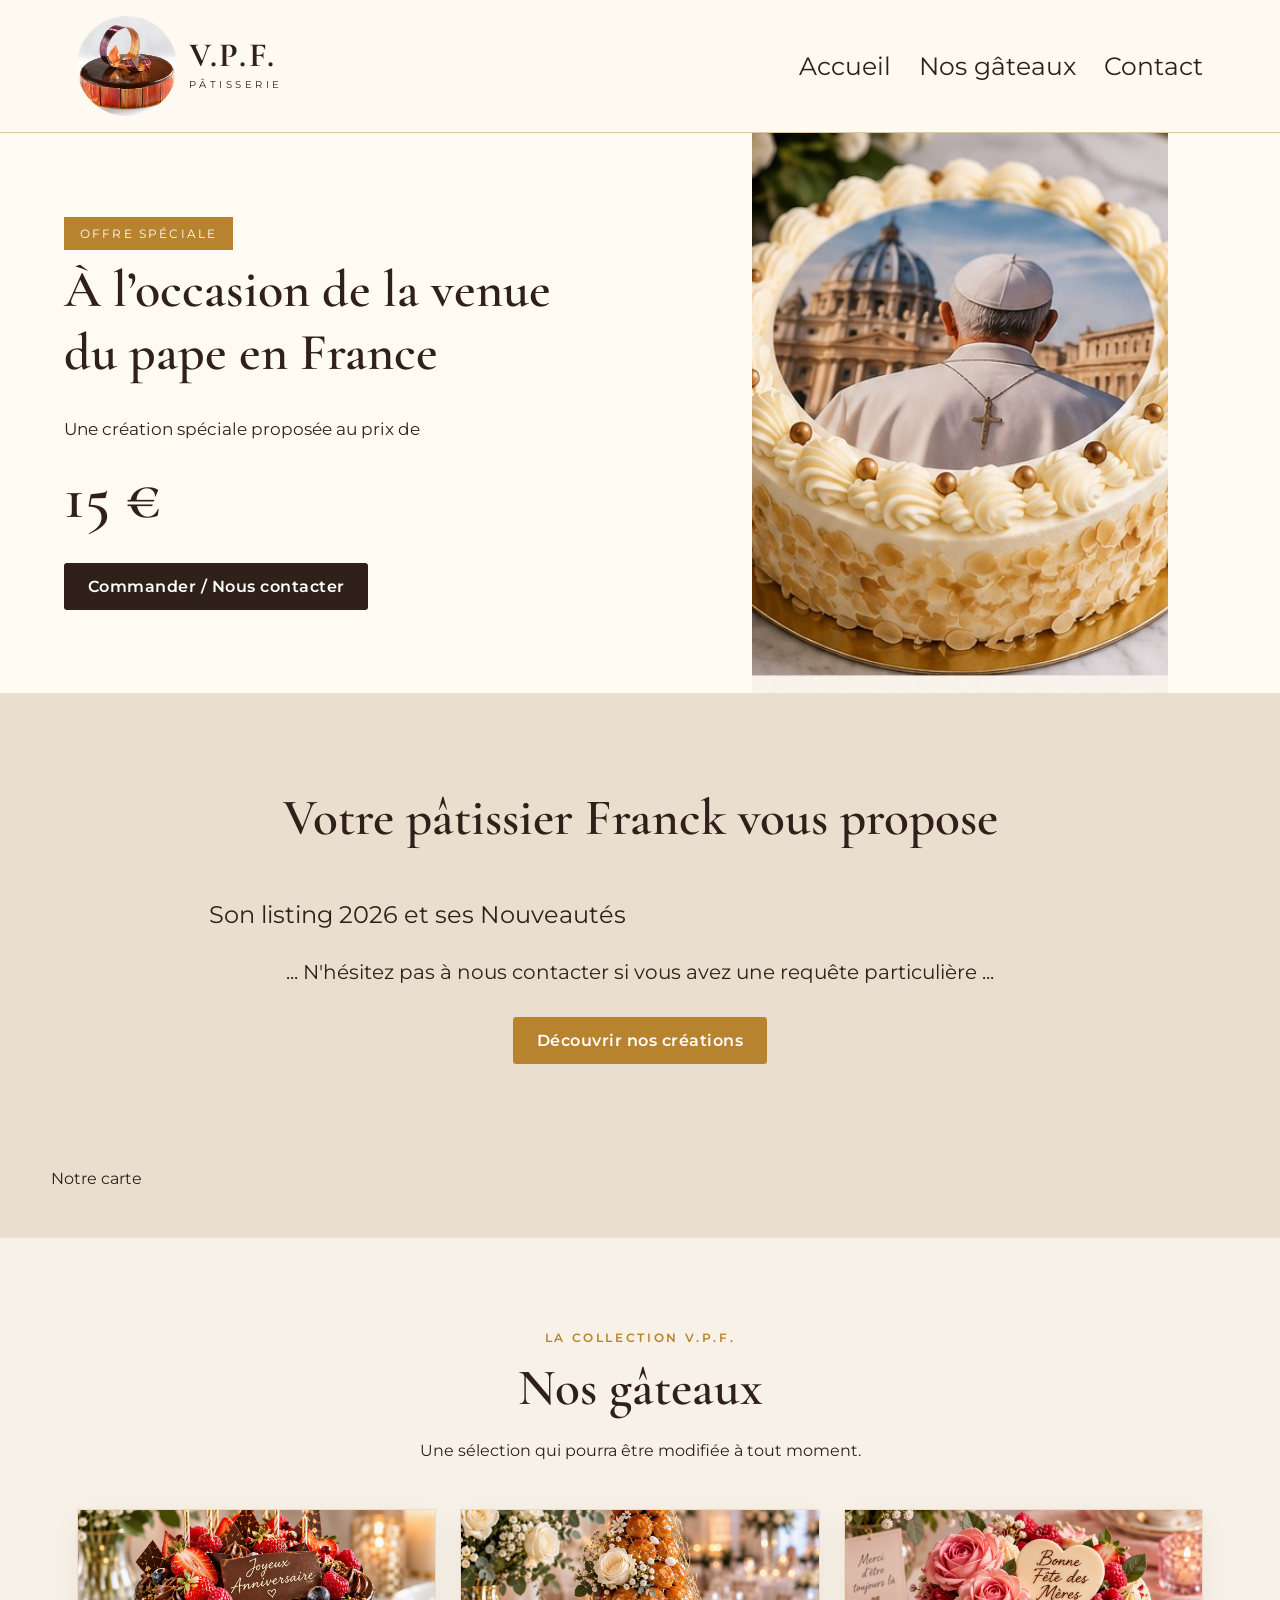
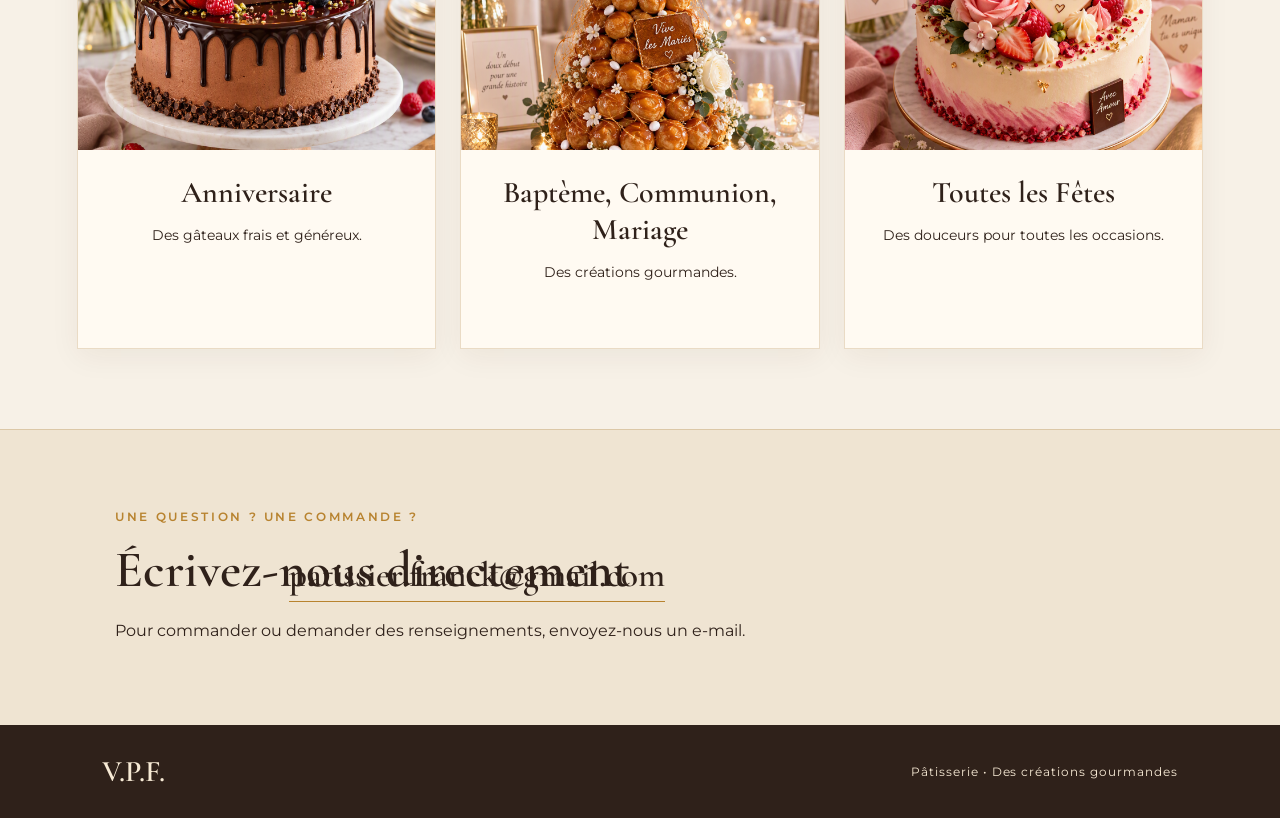
==== commit edd0de5c: "Add files via upload" ====
--- a/index.html
+++ b/index.html
@@ -54,11 +54,7 @@
   </div>
 
   <div class="galerie-creations">
-    <img src="assets/Liste-Page_1_2.png"
-         alt="Création pâtissière V.P.F.">
-
-    <img src="assets/Liste-Page_3_4.png"
-         alt="Nouveautés de la pâtisserie V.P.F.">
+<a href="carte-patisserie.html">Notre carte</a>
   </div>
 
 </section>
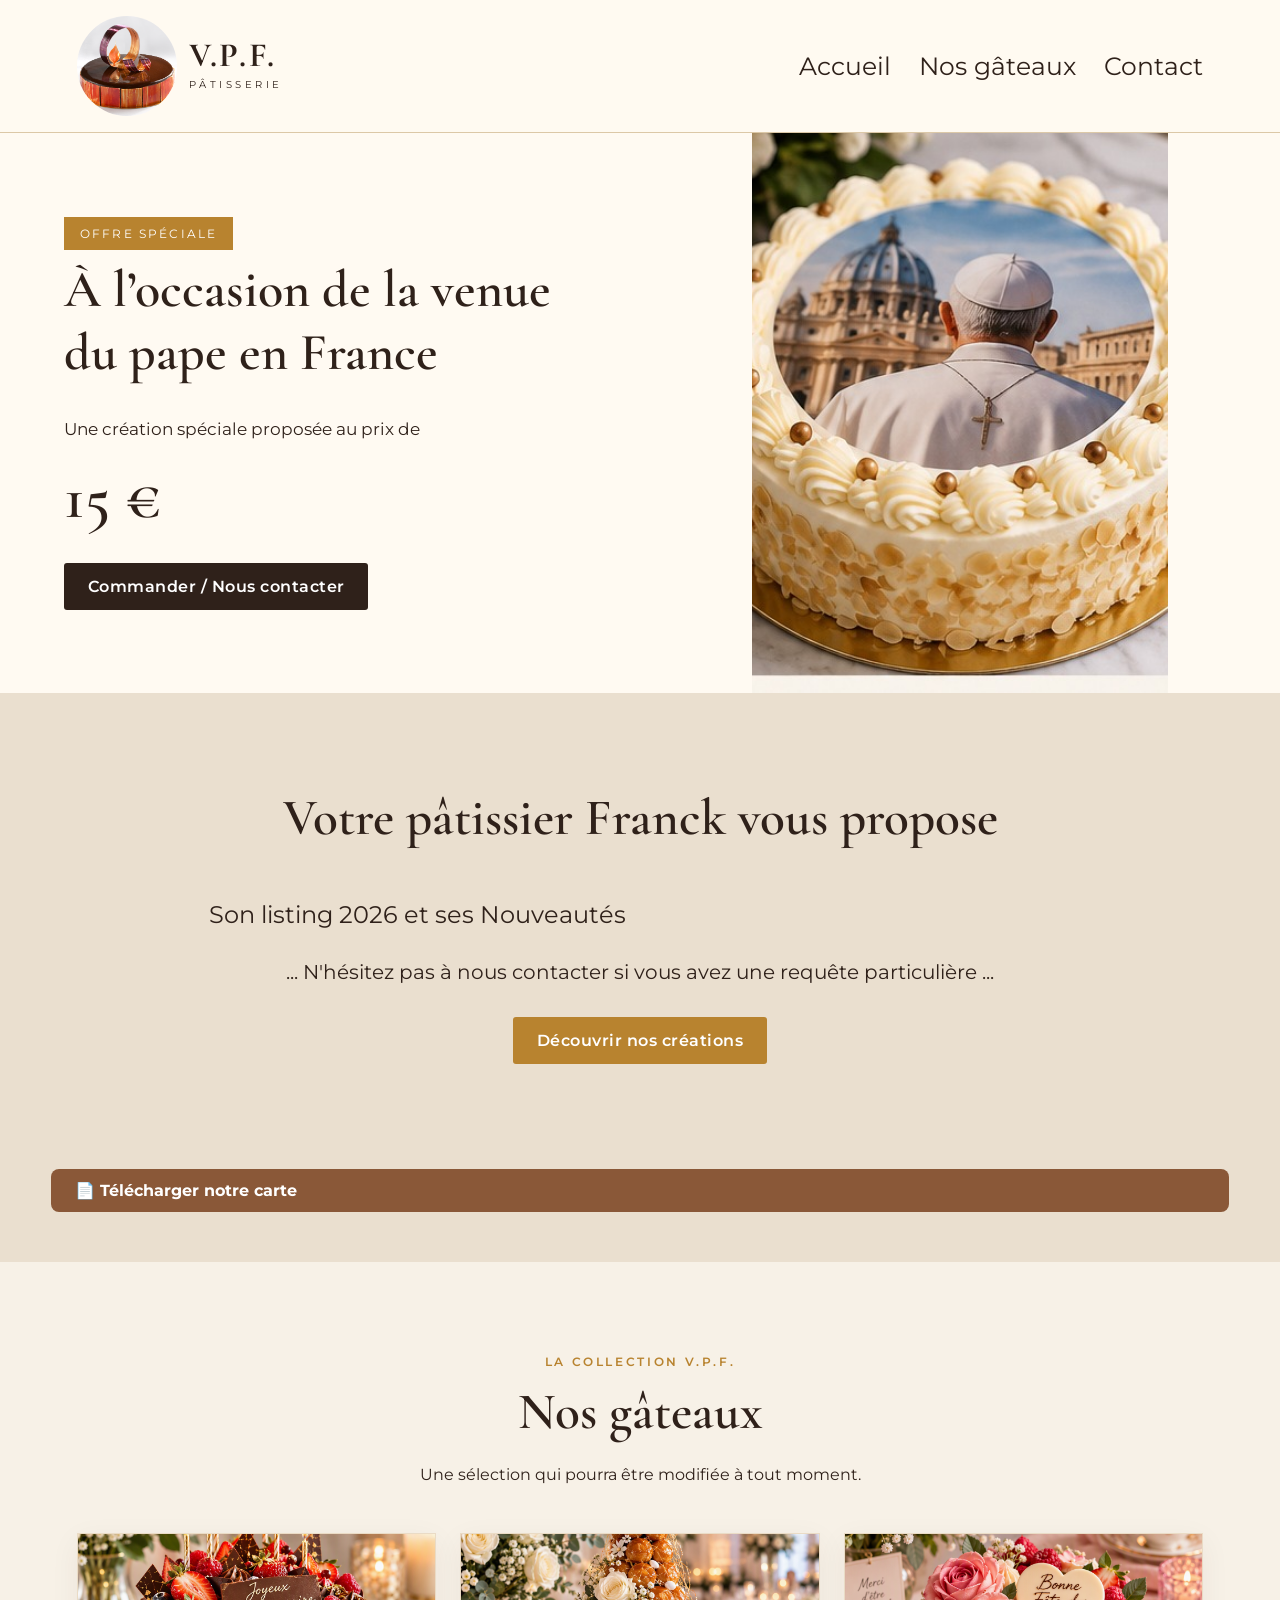
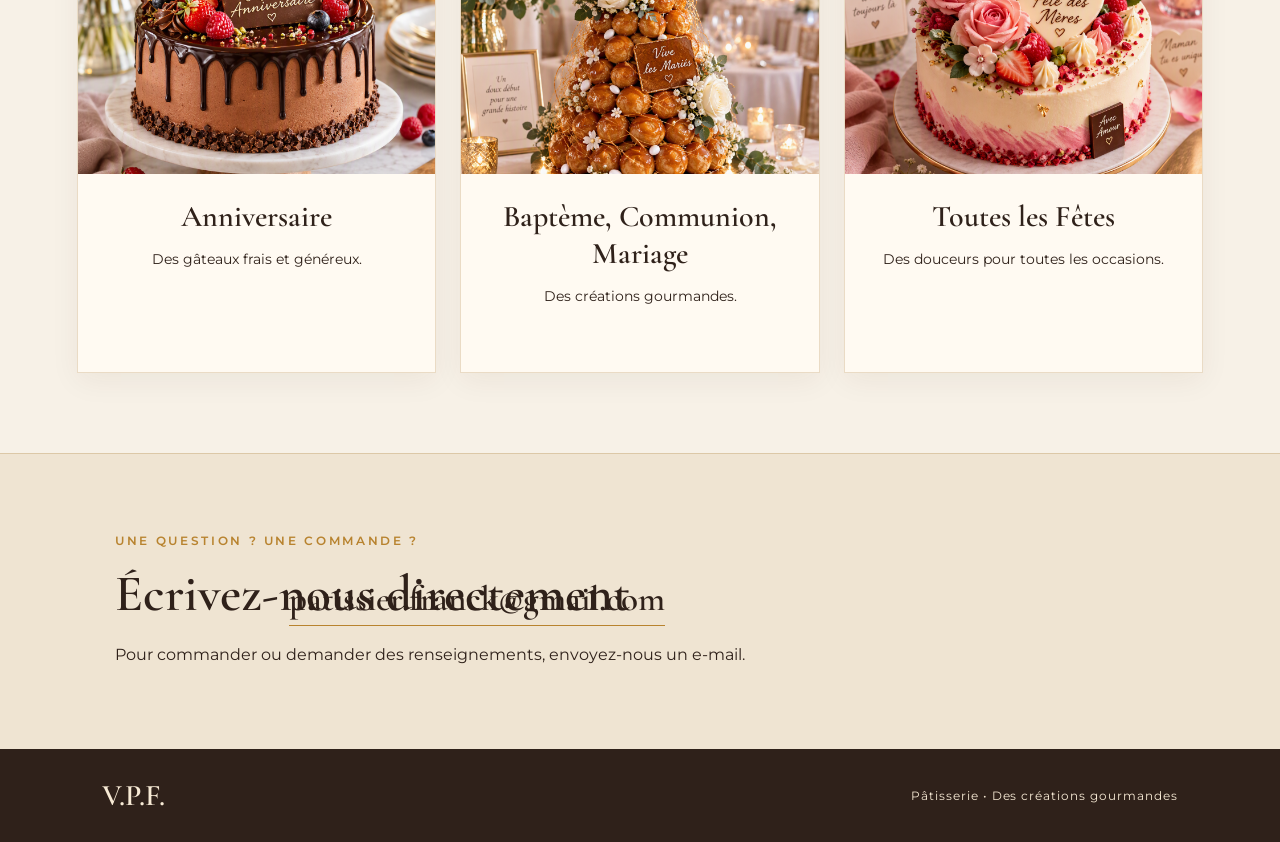
==== commit c7035417: "Add files via upload" ====
--- a/index.html
+++ b/index.html
@@ -54,7 +54,9 @@
   </div>
 
   <div class="galerie-creations">
-<a href="carte-patisserie.html">Notre carte</a>
+<a href="carte-patisserie.pdf" download class="btn-pdf">
+📄 Télécharger notre carte
+</a>
   </div>
 
 </section>
--- a/styles.css
+++ b/styles.css
@@ -83,4 +83,13 @@
 .hero-copy .message-contact { margin: 0 auto;line-height: 1.7; font-size: 20px;}
 /* Images l'une sous l'autre */
 .galerie-creations {display: flex;flex-direction: column;gap: 30px; width: 100%;}
-.galerie-creations img { display: block;width: 100%;height: auto; object-fit: contain;}+.galerie-creations img { display: block;width: 100%;height: auto; object-fit: contain;}
+.btn-pdf {
+    display: inline-block;
+    padding: 12px 24px;
+    background-color: #8a5838;
+    color: white;
+    text-decoration: none;
+    border-radius: 8px;
+    font-weight: bold;
+}
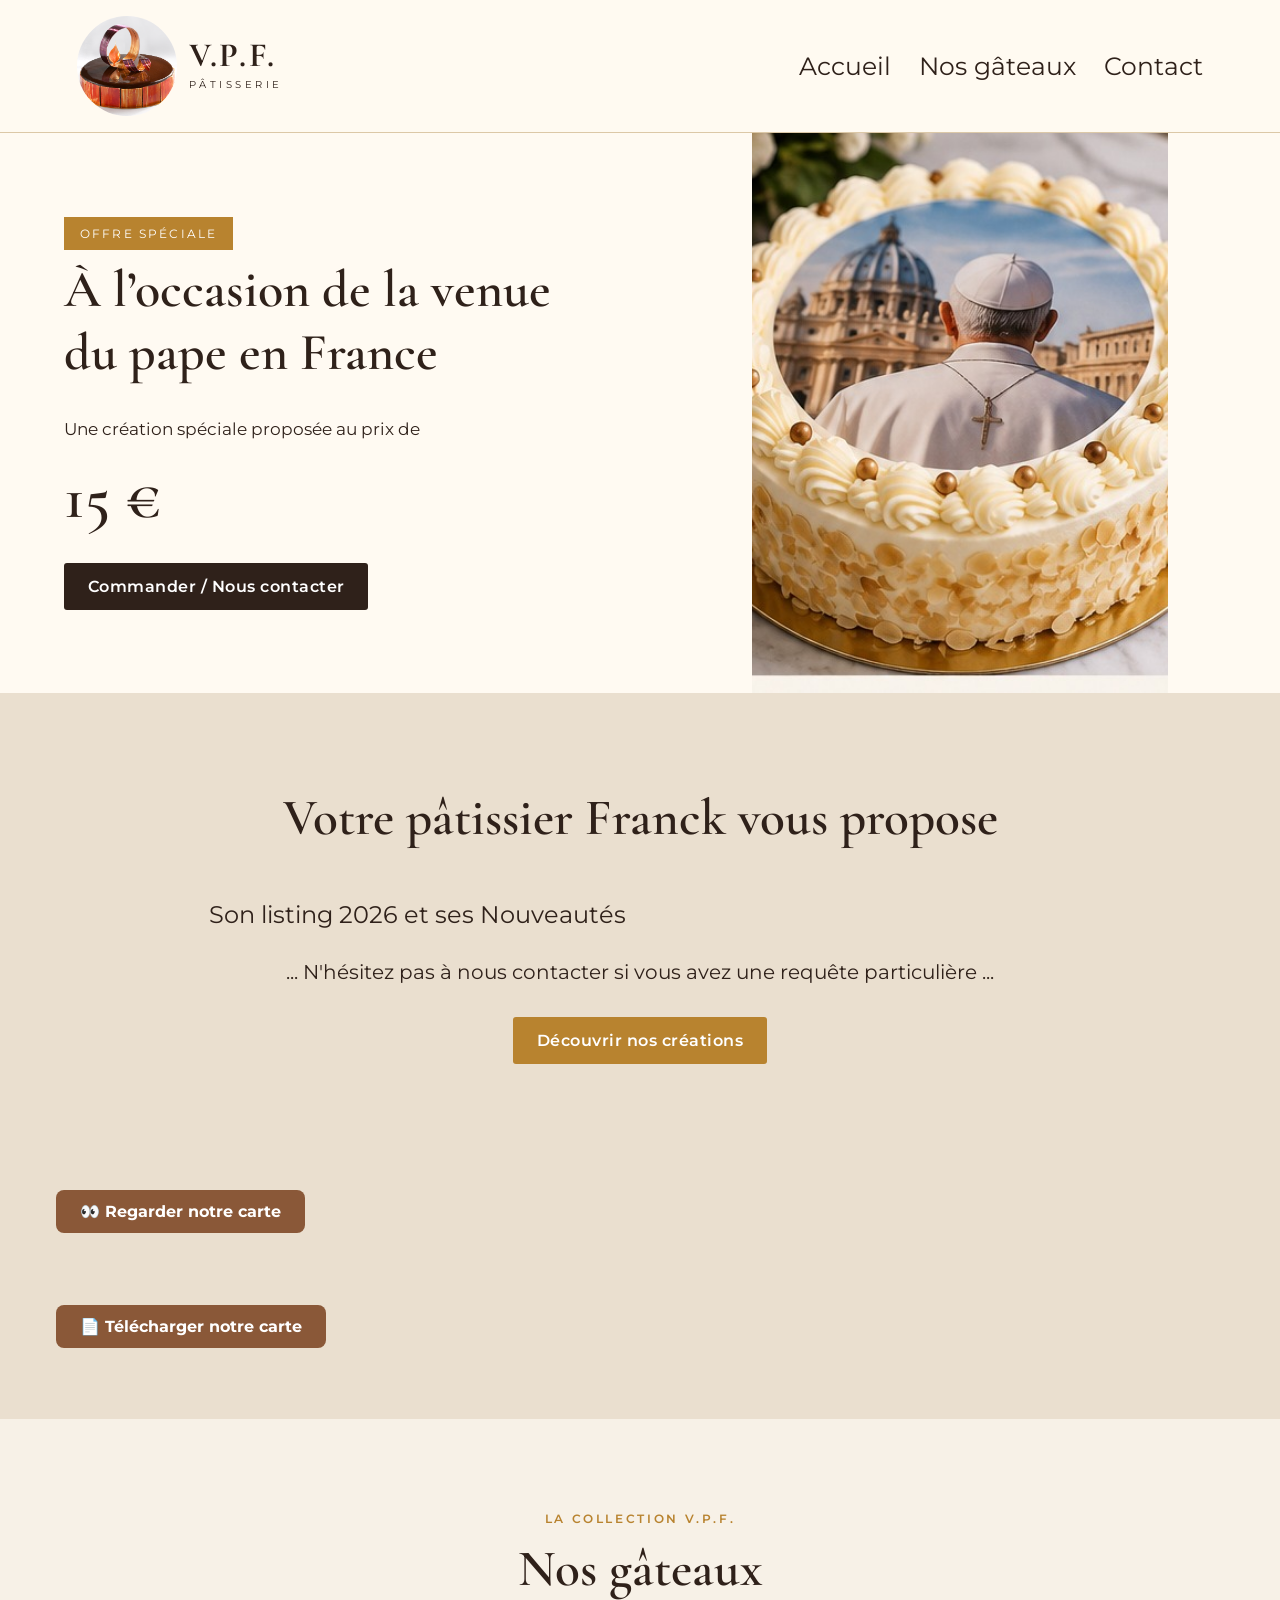
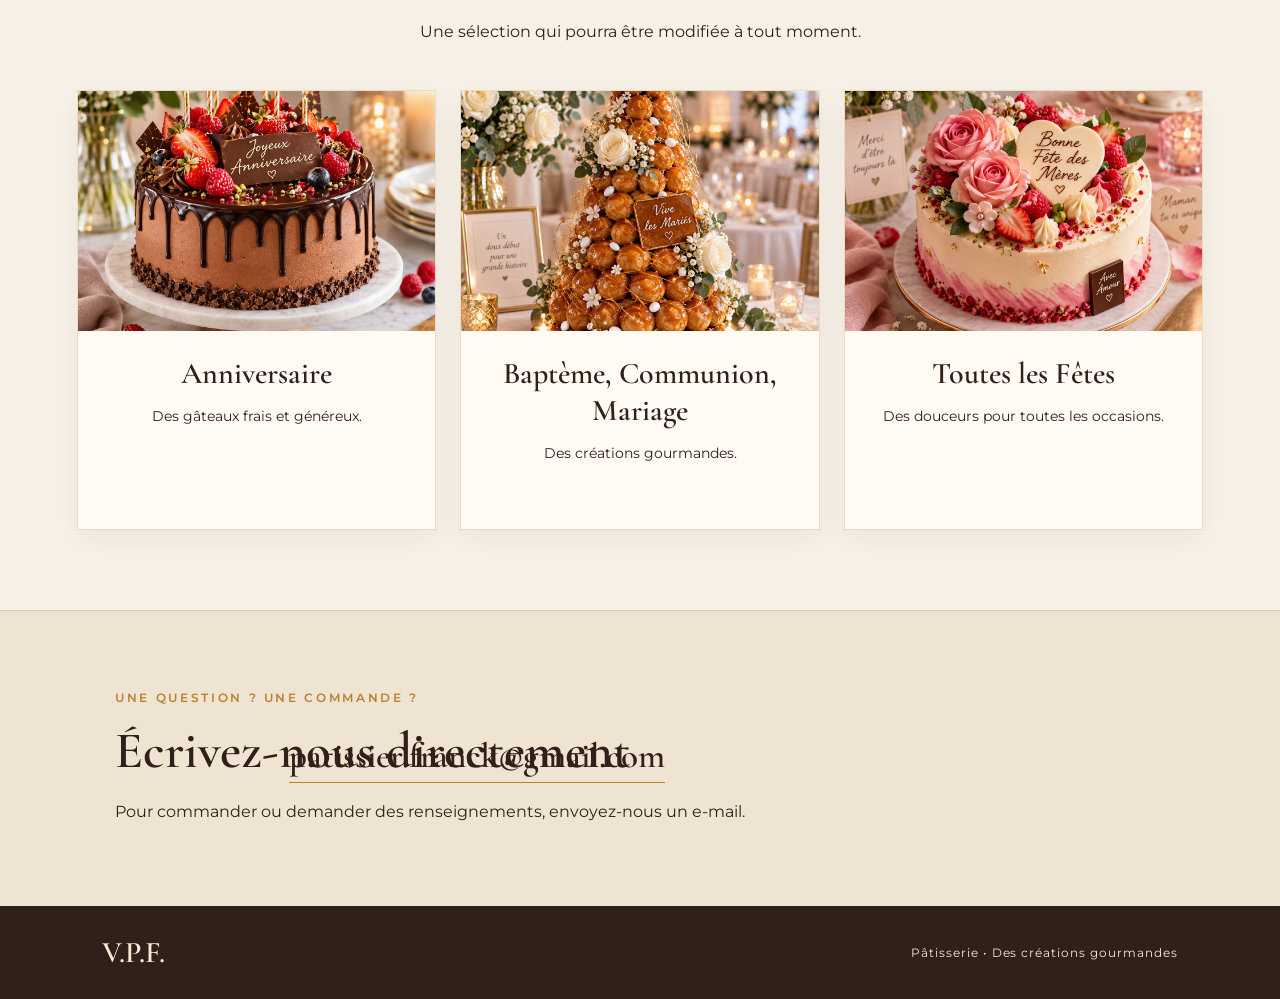
==== commit 49fa1e3a: "Add files via upload" ====
--- a/index.html
+++ b/index.html
@@ -53,11 +53,25 @@
     </a>
   </div>
 
-  <div class="galerie-creations">
-<a href="carte-patisserie.pdf" download class="btn-pdf">
-📄 Télécharger notre carte
-</a>
-  </div>
+<div class="galerie-creations">
+
+    <p>
+        <a href="carte-patisserie.pdf"
+           target="_blank"
+           class="btn-pdf">
+           👀 Regarder notre carte
+        </a>
+    </p>
+
+    <p>
+        <a href="carte-patisserie.pdf"
+           download
+           class="btn-pdf">
+           📄 Télécharger notre carte
+        </a>
+    </p>
+
+</div>
 
 </section>
 
--- a/styles.css
+++ b/styles.css
@@ -92,4 +92,9 @@
     text-decoration: none;
     border-radius: 8px;
     font-weight: bold;
+    margin: 5px;
+}
+
+.btn-pdf:hover {
+    background-color: #6f452b;
 }
